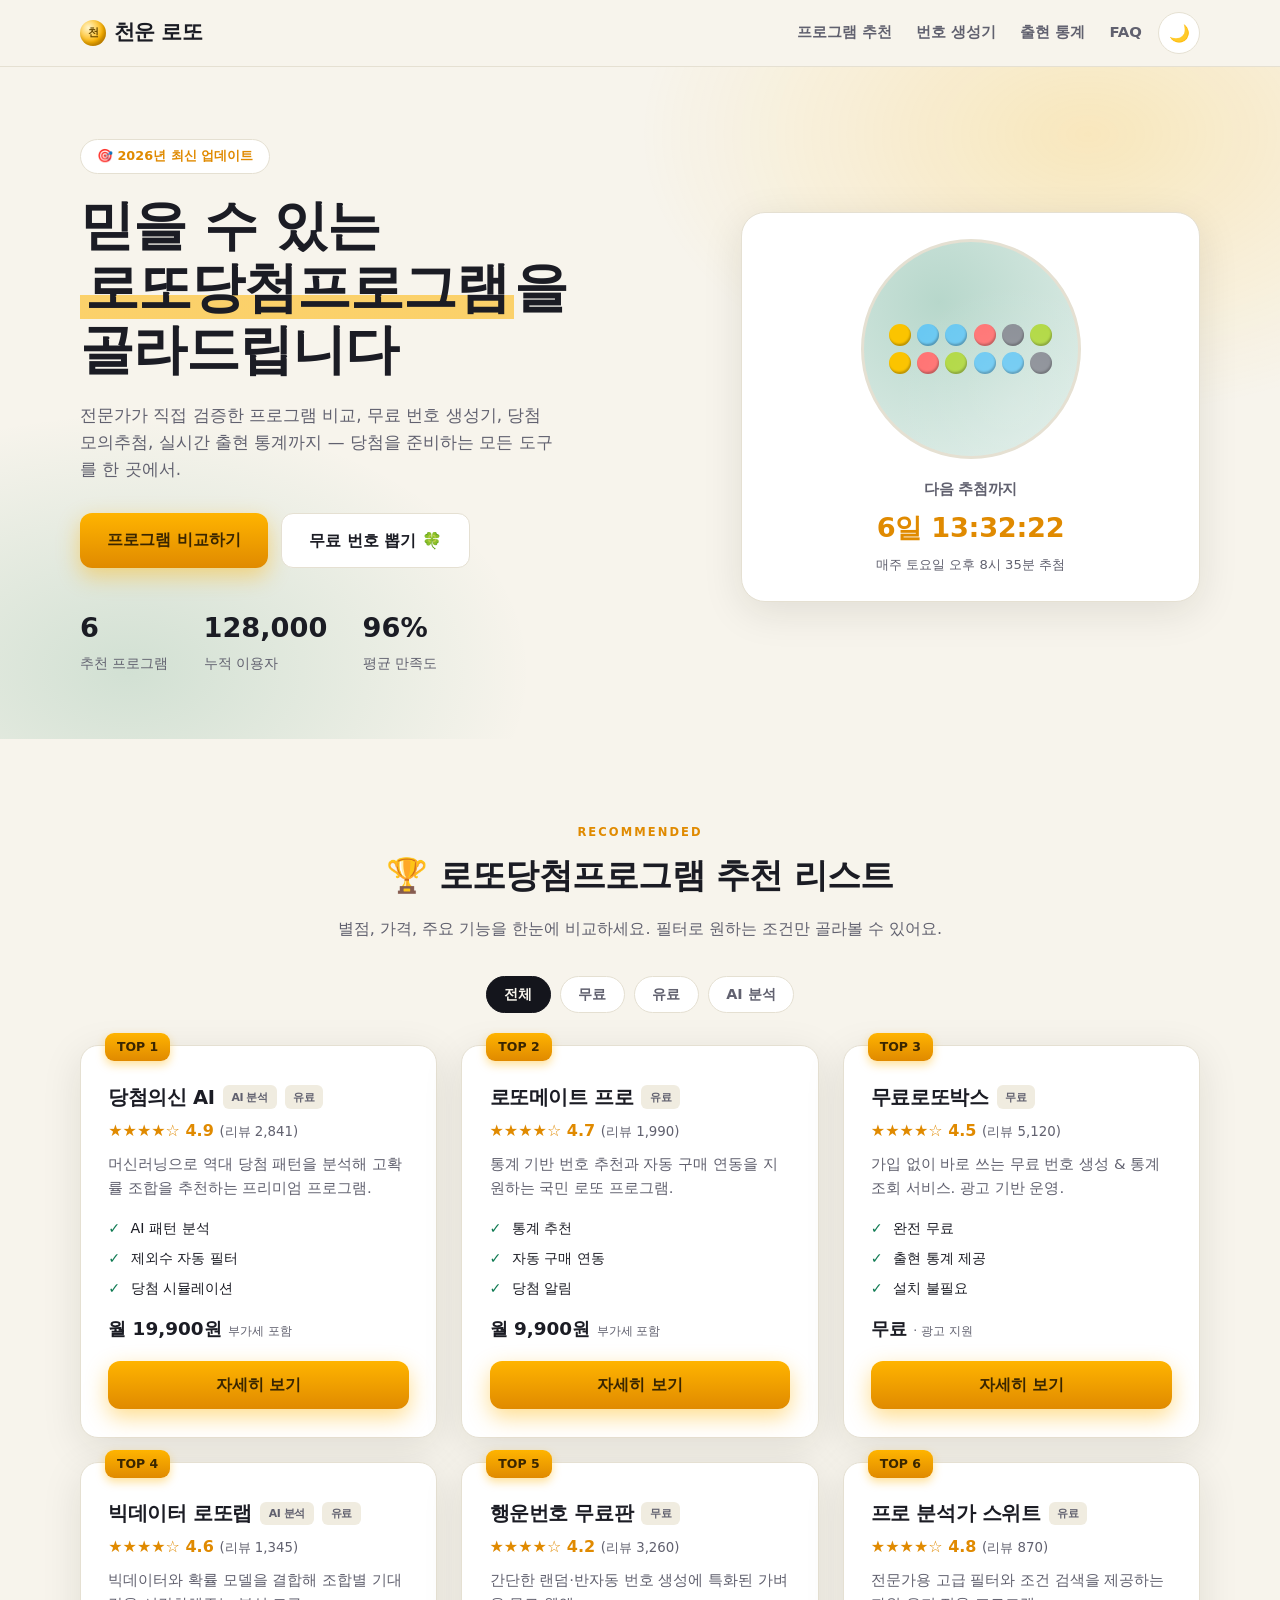
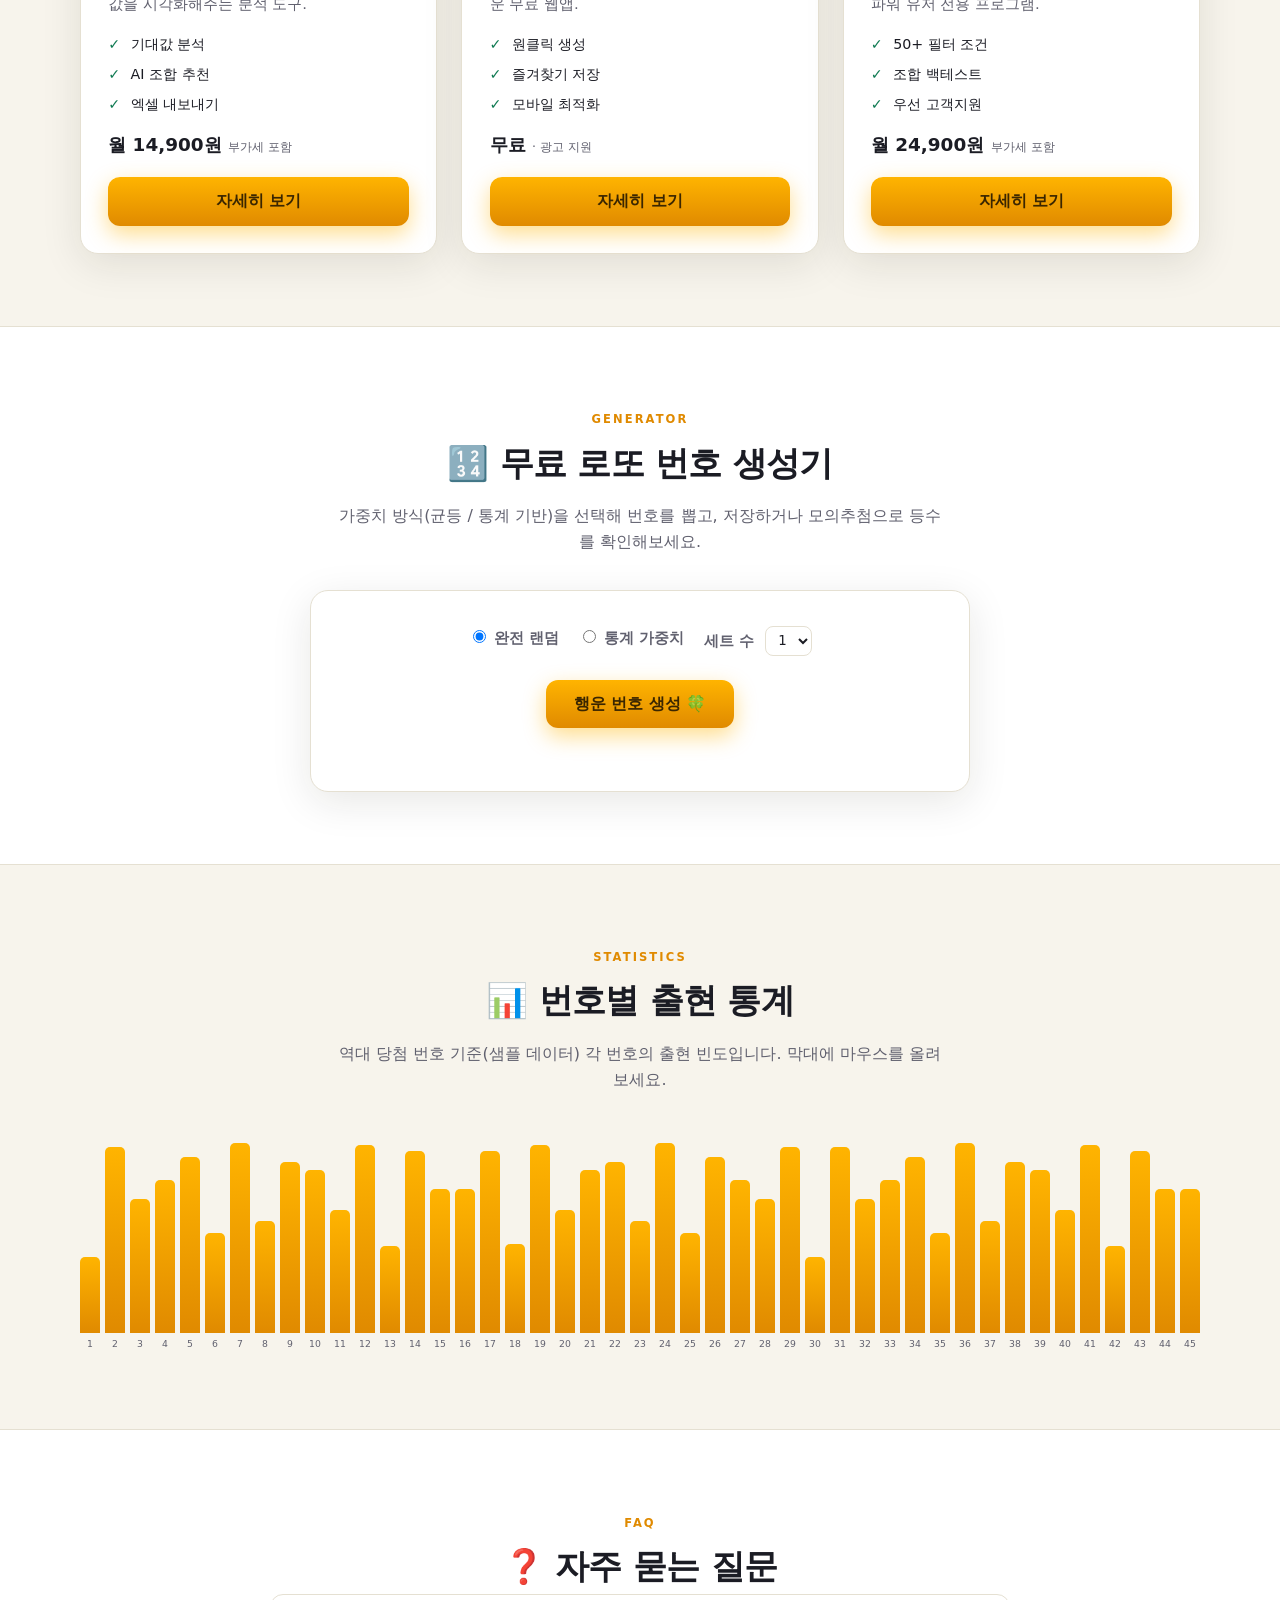
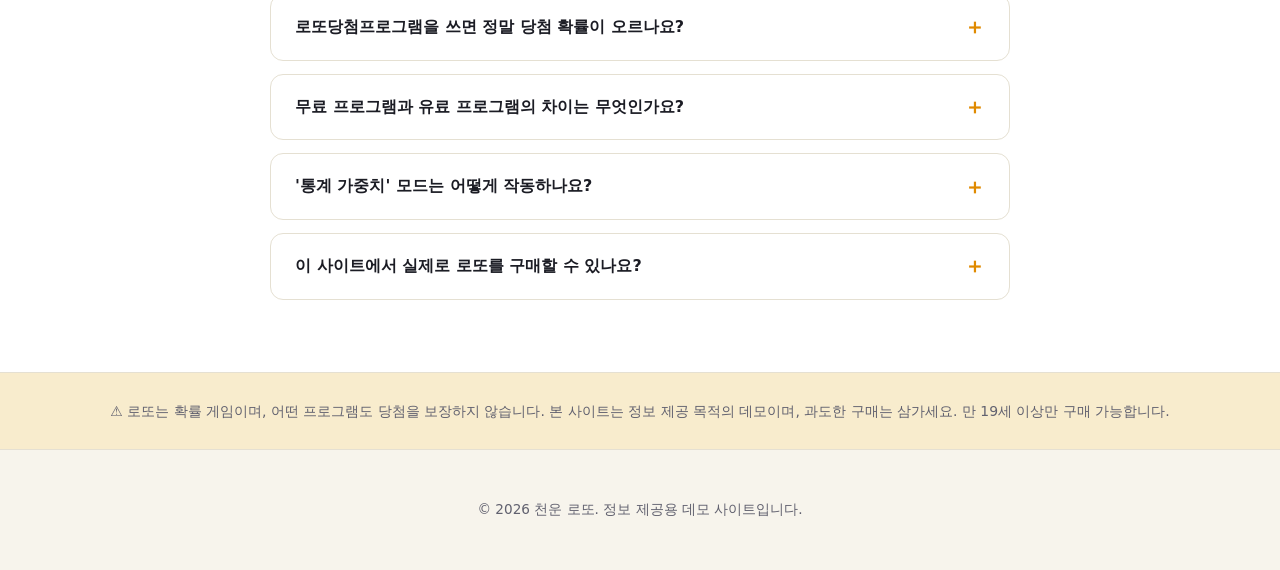
==== index.html @ 9b211818 "천운 로또: 디자인 리뉴얼 + 카운트다운·모의추첨·저장함 기능 추가 Co-Authored-By: Claude Opus 4.8 (1M context) <noreply@anthropi" ====
<!DOCTYPE html>
<html lang="ko">
<head>
  <meta charset="UTF-8" />
  <meta name="viewport" content="width=device-width, initial-scale=1.0" />
  <title>천운 로또 · 로또당첨프로그램 추천</title>
  <meta name="description" content="검증된 로또당첨프로그램을 비교·추천하고, 무료 로또 번호 생성기·당첨 모의추첨·번호별 출현 통계를 제공하는 천운 로또입니다." />
  <link rel="stylesheet" href="style.css" />
</head>
<body>
  <header class="site-header">
    <div class="container header-inner">
      <a href="#top" class="logo"><span class="dot">천</span> 천운 로또</a>
      <nav class="nav">
        <a href="#programs">프로그램 추천</a>
        <a href="#generator">번호 생성기</a>
        <a href="#stats">출현 통계</a>
        <a href="#faq">FAQ</a>
      </nav>
      <button id="themeToggle" class="theme-toggle" aria-label="테마 전환">🌙</button>
    </div>
  </header>

  <section class="hero" id="top">
    <div class="container">
      <div>
        <span class="badge">🎯 2026년 최신 업데이트</span>
        <h1>믿을 수 있는<br /><span class="u">로또당첨프로그램</span>을<br />골라드립니다</h1>
        <p class="hero-sub">전문가가 직접 검증한 프로그램 비교, 무료 번호 생성기, 당첨 모의추첨, 실시간 출현 통계까지 — 당첨을 준비하는 모든 도구를 한 곳에서.</p>
        <div class="hero-actions">
          <a href="#programs" class="btn btn-primary">프로그램 비교하기</a>
          <a href="#generator" class="btn btn-ghost">무료 번호 뽑기 🍀</a>
        </div>
        <div class="hero-stats">
          <div><strong id="statPrograms">0</strong><span>추천 프로그램</span></div>
          <div><strong id="statUsers">0</strong><span>누적 이용자</span></div>
          <div><strong id="statRate">0%</strong><span>평균 만족도</span></div>
        </div>
      </div>
      <div class="draw-machine">
        <div class="drum"><div class="mini-balls" id="miniBalls"></div></div>
        <h3>다음 추첨까지</h3>
        <div class="countdown" id="countdown">계산 중…</div>
        <p>매주 토요일 오후 8시 35분 추첨</p>
      </div>
    </div>
  </section>

  <section id="programs" class="section">
    <div class="container">
      <p class="eyebrow">Recommended</p>
      <h2 class="section-title">🏆 로또당첨프로그램 추천 리스트</h2>
      <p class="section-desc">별점, 가격, 주요 기능을 한눈에 비교하세요. 필터로 원하는 조건만 골라볼 수 있어요.</p>
      <div class="filters">
        <button class="chip active" data-filter="all">전체</button>
        <button class="chip" data-filter="free">무료</button>
        <button class="chip" data-filter="paid">유료</button>
        <button class="chip" data-filter="ai">AI 분석</button>
      </div>
      <div id="programGrid" class="program-grid"></div>
    </div>
  </section>

  <section id="generator" class="section section-alt">
    <div class="container">
      <p class="eyebrow">Generator</p>
      <h2 class="section-title">🔢 무료 로또 번호 생성기</h2>
      <p class="section-desc">가중치 방식(균등 / 통계 기반)을 선택해 번호를 뽑고, 저장하거나 모의추첨으로 등수를 확인해보세요.</p>
      <div class="generator-card">
        <div class="gen-options">
          <label><input type="radio" name="genMode" value="random" checked /> 완전 랜덤</label>
          <label><input type="radio" name="genMode" value="stats" /> 통계 가중치</label>
          <label>세트 수
            <select id="genCount"><option>1</option><option>3</option><option>5</option></select>
          </label>
        </div>
        <button id="genBtn" class="btn btn-primary">행운 번호 생성 🍀</button>
        <div id="genResult" class="gen-result"></div>
      </div>

      <div class="saved-box" id="savedBox" hidden>
        <div class="saved-head">
          <h3>⭐ 내 번호 저장함 <span id="savedCount" class="pill">0</span></h3>
          <button id="clearSaved" class="link-btn">전체 삭제</button>
        </div>
        <div id="savedList" class="saved-list"></div>
      </div>
    </div>
  </section>

  <section id="stats" class="section">
    <div class="container">
      <p class="eyebrow">Statistics</p>
      <h2 class="section-title">📊 번호별 출현 통계</h2>
      <p class="section-desc">역대 당첨 번호 기준(샘플 데이터) 각 번호의 출현 빈도입니다. 막대에 마우스를 올려보세요.</p>
      <div class="chart-scroll"><div id="statChart" class="stat-chart"></div></div>
    </div>
  </section>

  <section id="faq" class="section section-alt">
    <div class="container">
      <p class="eyebrow">FAQ</p>
      <h2 class="section-title">❓ 자주 묻는 질문</h2>
      <div class="faq-list" id="faqList"></div>
    </div>
  </section>

  <section class="notice">
    <div class="container">
      <p>⚠️ 로또는 확률 게임이며, 어떤 프로그램도 당첨을 보장하지 않습니다. 본 사이트는 정보 제공 목적의 데모이며, 과도한 구매는 삼가세요. 만 19세 이상만 구매 가능합니다.</p>
    </div>
  </section>

  <footer class="site-footer">
    <div class="container"><p>© 2026 천운 로또. 정보 제공용 데모 사이트입니다.</p></div>
  </footer>

  <!-- 모의추첨 모달 -->
  <div class="modal" id="simModal" hidden>
    <div class="modal-backdrop" data-close></div>
    <div class="modal-card" role="dialog" aria-modal="true" aria-labelledby="simTitle">
      <button class="modal-close" data-close aria-label="닫기">✕</button>
      <h3 id="simTitle">🎰 당첨 모의추첨</h3>
      <p class="modal-sub">내 번호와 이번 가상 추첨 결과를 비교합니다.</p>
      <div class="sim-row"><span class="sim-label">내 번호</span><div class="ball-set" id="simMine"></div></div>
      <div class="sim-row"><span class="sim-label">당첨 번호</span><div class="ball-set" id="simWin"></div></div>
      <div class="sim-result" id="simResult"></div>
    </div>
  </div>

  <script src="script.js"></script>
</body>
</html>
---- style.css ----
:root {
  --ink: #14151c;
  --paper: #f7f4ec;
  --surface: #ffffff;
  --surface-2: #f0ece0;
  --text: #1b1c24;
  --text-soft: #61616f;
  --border: #e5e0d2;
  --gold: #ffb400;
  --gold-deep: #e08a00;
  --felt: #0f7a52;
  --shadow: 0 10px 40px rgba(30, 26, 10, 0.10);
  --radius: 18px;
}
@media (prefers-color-scheme: dark) {
  :root {
    --paper: #0e0f16; --surface: #171923; --surface-2: #1e2130;
    --text: #f2f1ea; --text-soft: #9ba0b5; --border: #282b3a;
    --shadow: 0 10px 40px rgba(0, 0, 0, 0.45);
  }
}
:root[data-theme="dark"] {
  --paper: #0e0f16; --surface: #171923; --surface-2: #1e2130;
  --text: #f2f1ea; --text-soft: #9ba0b5; --border: #282b3a;
  --shadow: 0 10px 40px rgba(0, 0, 0, 0.45);
}
:root[data-theme="light"] {
  --paper: #f7f4ec; --surface: #ffffff; --surface-2: #f0ece0;
  --text: #1b1c24; --text-soft: #61616f; --border: #e5e0d2;
  --shadow: 0 10px 40px rgba(30, 26, 10, 0.10);
}

* { box-sizing: border-box; }
body {
  margin: 0;
  font-family: "Pretendard", "Apple SD Gothic Neo", "Malgun Gothic", system-ui, -apple-system, sans-serif;
  background: var(--paper); color: var(--text); line-height: 1.6; -webkit-font-smoothing: antialiased;
}
.container { width: min(1120px, 92%); margin: 0 auto; }
a { color: inherit; text-decoration: none; }
h1, h2, h3 { text-wrap: balance; letter-spacing: -0.02em; }

.site-header {
  position: sticky; top: 0; z-index: 50;
  background: color-mix(in srgb, var(--paper) 82%, transparent);
  backdrop-filter: blur(14px); border-bottom: 1px solid var(--border);
}
.header-inner { display: flex; align-items: center; gap: 1rem; height: 66px; }
.logo { font-weight: 800; font-size: 1.3rem; letter-spacing: -0.03em; display: flex; align-items: center; gap: .5rem; }
.logo .dot { width: 26px; height: 26px; border-radius: 50%; background: radial-gradient(circle at 32% 30%, #fff5cc, var(--gold) 60%, var(--gold-deep)); box-shadow: inset -2px -3px 4px rgba(0,0,0,.25); display: grid; place-items: center; font-size: .68rem; color: #6b4b00; font-weight: 900; }
.nav { display: flex; gap: 1.5rem; margin-left: auto; }
.nav a { color: var(--text-soft); font-weight: 600; font-size: .93rem; transition: color .2s; }
.nav a:hover { color: var(--gold-deep); }
.theme-toggle { background: var(--surface); border: 1px solid var(--border); width: 42px; height: 42px; border-radius: 50%; cursor: pointer; font-size: 1.05rem; display: grid; place-items: center; }
.theme-toggle:focus-visible, a:focus-visible, button:focus-visible { outline: 3px solid var(--gold); outline-offset: 2px; }

.hero { padding: 4.5rem 0 4rem; position: relative; overflow: hidden; }
.hero::before {
  content: ""; position: absolute; inset: 0;
  background:
    radial-gradient(50% 60% at 85% 10%, color-mix(in srgb, var(--gold) 20%, transparent), transparent 70%),
    radial-gradient(45% 55% at 10% 90%, color-mix(in srgb, var(--felt) 16%, transparent), transparent 70%);
  pointer-events: none;
}
.hero .container { position: relative; display: grid; grid-template-columns: 1.15fr .85fr; gap: 2.5rem; align-items: center; }
.badge { display: inline-flex; align-items: center; gap: .4rem; background: var(--surface); color: var(--gold-deep); padding: .4rem 1rem; border-radius: 999px; font-size: .8rem; font-weight: 800; border: 1px solid var(--border); margin-bottom: 1.3rem; }
.hero h1 { font-size: clamp(2.1rem, 4.8vw, 3.4rem); line-height: 1.14; font-weight: 800; margin: 0; }
.hero h1 .u { background: linear-gradient(transparent 62%, color-mix(in srgb, var(--gold) 55%, transparent) 0); padding: 0 .1em; }
.hero-sub { color: var(--text-soft); margin: 1.3rem 0 1.9rem; max-width: 30rem; font-size: 1.05rem; }
.hero-actions { display: flex; gap: .8rem; flex-wrap: wrap; }

.btn { padding: .85rem 1.7rem; border-radius: 12px; font-weight: 800; cursor: pointer; border: none; font-size: 1rem; transition: transform .15s, box-shadow .2s, filter .2s; display: inline-block; font-family: inherit; }
.btn:active { transform: translateY(1px) scale(.99); }
.btn-primary { background: linear-gradient(180deg, var(--gold), var(--gold-deep)); color: #3a2600; box-shadow: 0 8px 22px color-mix(in srgb, var(--gold) 45%, transparent); }
.btn-primary:hover { filter: brightness(1.05); }
.btn-ghost { background: var(--surface); color: var(--text); border: 1px solid var(--border); }

.hero-stats { display: flex; gap: 2.2rem; margin-top: 2.4rem; flex-wrap: wrap; }
.hero-stats strong { display: block; font-size: 1.7rem; font-weight: 800; color: var(--text); font-variant-numeric: tabular-nums; }
.hero-stats span { color: var(--text-soft); font-size: .85rem; }

.draw-machine { background: var(--surface); border: 1px solid var(--border); border-radius: 24px; padding: 1.6rem; box-shadow: var(--shadow); text-align: center; }
.draw-machine .drum { aspect-ratio: 1; border-radius: 50%; margin: 0 auto 1.1rem; max-width: 220px; background: radial-gradient(circle at 35% 28%, color-mix(in srgb, var(--felt) 30%, var(--surface)), color-mix(in srgb, var(--felt) 12%, var(--surface))); border: 3px solid var(--border); position: relative; overflow: hidden; display: grid; place-items: center; }
.draw-machine .drum::after { content: ""; position: absolute; inset: 0; background: radial-gradient(circle at 70% 75%, rgba(255,255,255,.14), transparent 55%); }
.mini-balls { display: flex; gap: .4rem; flex-wrap: wrap; justify-content: center; max-width: 78%; }
.mini-balls .mb { width: 22px; height: 22px; border-radius: 50%; box-shadow: inset -1px -2px 2px rgba(0,0,0,.25); animation: jiggle 2.4s ease-in-out infinite; }
@keyframes jiggle { 0%,100% { transform: translateY(0) } 50% { transform: translateY(-6px) } }
.draw-machine h3 { margin: 0 0 .3rem; font-size: .95rem; color: var(--text-soft); font-weight: 700; }
.countdown { font-size: 1.7rem; font-weight: 800; color: var(--gold-deep); font-variant-numeric: tabular-nums; letter-spacing: -0.01em; }
.draw-machine p { margin: .3rem 0 0; color: var(--text-soft); font-size: .82rem; }

.section { padding: 4.5rem 0; }
.section-alt { background: var(--surface); border-top: 1px solid var(--border); border-bottom: 1px solid var(--border); }
.eyebrow { text-align: center; text-transform: uppercase; letter-spacing: .18em; font-size: .72rem; font-weight: 800; color: var(--gold-deep); margin-bottom: .5rem; }
.section-title { font-size: clamp(1.6rem, 3vw, 2.1rem); font-weight: 800; text-align: center; margin: 0; }
.section-desc { text-align: center; color: var(--text-soft); margin: .8rem auto 2.2rem; max-width: 38rem; }

.filters { display: flex; gap: .55rem; justify-content: center; flex-wrap: wrap; margin-bottom: 2rem; }
.chip { padding: .5rem 1.1rem; border-radius: 999px; border: 1px solid var(--border); background: var(--surface); color: var(--text-soft); cursor: pointer; font-weight: 700; transition: all .2s; font-family: inherit; font-size: .9rem; }
.chip.active, .chip:hover { background: var(--ink); color: var(--paper); border-color: var(--ink); }

.program-grid { display: grid; grid-template-columns: repeat(auto-fill, minmax(310px, 1fr)); gap: 1.5rem; }
.card { background: var(--surface); border: 1px solid var(--border); border-radius: var(--radius); padding: 1.7rem; box-shadow: var(--shadow); position: relative; transition: transform .2s; }
.card:hover { transform: translateY(-5px); }
.card .rank { position: absolute; top: -13px; left: 1.5rem; background: linear-gradient(180deg, var(--gold), var(--gold-deep)); color: #3a2600; font-weight: 900; padding: .25rem .75rem; border-radius: 9px; font-size: .78rem; box-shadow: 0 4px 10px color-mix(in srgb, var(--gold) 40%, transparent); }
.card h3 { font-size: 1.22rem; margin: .5rem 0 .3rem; display: flex; align-items: center; gap: .5rem; flex-wrap: wrap; }
.card .tag { font-size: .68rem; background: var(--surface-2); color: var(--text-soft); padding: .2rem .55rem; border-radius: 6px; font-weight: 700; }
.card .stars { color: var(--gold-deep); font-weight: 800; margin: .3rem 0; font-variant-numeric: tabular-nums; }
.card .stars small { color: var(--text-soft); font-weight: 500; }
.card .desc { color: var(--text-soft); font-size: .93rem; margin: .6rem 0; min-height: 3.2rem; }
.card ul { list-style: none; margin: .6rem 0; padding: 0; }
.card li { font-size: .89rem; padding: .22rem 0 .22rem 1.4rem; position: relative; }
.card li::before { content: "✓"; position: absolute; left: 0; color: var(--felt); font-weight: 900; }
.card .price { font-weight: 800; font-size: 1.15rem; margin: .7rem 0; font-variant-numeric: tabular-nums; }
.card .price small { color: var(--text-soft); font-weight: 500; font-size: .78rem; }
.card .btn { width: 100%; text-align: center; margin-top: .4rem; }

.generator-card { background: var(--surface); border: 1px solid var(--border); border-radius: var(--radius); padding: 2.2rem; box-shadow: var(--shadow); max-width: 660px; margin: 0 auto; text-align: center; }
.gen-options { display: flex; gap: 1.2rem; justify-content: center; flex-wrap: wrap; margin-bottom: 1.5rem; color: var(--text-soft); font-weight: 700; font-size: .92rem; }
.gen-options label { cursor: pointer; }
.gen-options select { margin-left: .4rem; padding: .35rem .5rem; border-radius: 8px; border: 1px solid var(--border); background: var(--surface); color: var(--text); font-family: inherit; }
.gen-result { margin-top: 1.7rem; display: flex; flex-direction: column; gap: 1.1rem; align-items: center; }
.gen-line { display: flex; gap: .7rem; align-items: center; flex-wrap: wrap; justify-content: center; }
.ball-set { display: flex; gap: .5rem; flex-wrap: wrap; justify-content: center; }
.ball {
  width: 46px; height: 46px; border-radius: 50%; display: grid; place-items: center;
  font-weight: 800; color: #fff; font-size: 1.05rem; font-variant-numeric: tabular-nums;
  box-shadow: inset -2px -3px 5px rgba(0,0,0,.28), 0 4px 10px rgba(0,0,0,.18);
  animation: pop .45s cubic-bezier(.2,1.3,.4,1) backwards;
}
.ball.sm { width: 34px; height: 34px; font-size: .85rem; }
.ball.hit { outline: 3px solid var(--gold); outline-offset: 2px; }
@keyframes pop { from { transform: scale(.3) rotate(-20deg); opacity: 0; } to { transform: scale(1) rotate(0); opacity: 1; } }
.mini-actions { display: flex; gap: .35rem; }
.icon-btn { border: 1px solid var(--border); background: var(--surface); color: var(--text); border-radius: 9px; padding: .45rem .6rem; cursor: pointer; font-size: .85rem; font-weight: 700; font-family: inherit; white-space: nowrap; transition: background .2s, color .2s; }
.icon-btn:hover { background: var(--ink); color: var(--paper); }

.saved-box { max-width: 660px; margin: 1.6rem auto 0; background: var(--surface); border: 1px solid var(--border); border-radius: var(--radius); padding: 1.4rem 1.6rem; box-shadow: var(--shadow); }
.saved-head { display: flex; align-items: center; justify-content: space-between; margin-bottom: .8rem; }
.saved-head h3 { margin: 0; font-size: 1.05rem; display: flex; align-items: center; gap: .5rem; }
.pill { background: var(--gold); color: #3a2600; border-radius: 999px; padding: .05rem .5rem; font-size: .78rem; font-weight: 800; }
.link-btn { background: none; border: none; color: var(--text-soft); cursor: pointer; font-weight: 700; font-size: .85rem; font-family: inherit; text-decoration: underline; }
.saved-list { display: flex; flex-direction: column; gap: .7rem; }
.saved-item { display: flex; align-items: center; gap: .7rem; flex-wrap: wrap; justify-content: space-between; padding: .5rem 0; border-top: 1px solid var(--border); }
.saved-item:first-child { border-top: none; }

.stat-chart { display: grid; grid-template-columns: repeat(45, 1fr); gap: 5px; align-items: end; height: 230px; padding: 1rem 0 1.5rem; }
.bar { background: linear-gradient(180deg, var(--gold), var(--gold-deep)); border-radius: 5px 5px 0 0; position: relative; cursor: pointer; transition: filter .2s; min-height: 5px; }
.bar:hover { filter: brightness(1.12); }
.bar span { position: absolute; bottom: -18px; left: 0; right: 0; text-align: center; font-size: .58rem; color: var(--text-soft); }
.bar .tip { position: absolute; top: -32px; left: 50%; transform: translateX(-50%); background: var(--ink); color: var(--paper); padding: .25rem .55rem; border-radius: 7px; font-size: .72rem; white-space: nowrap; opacity: 0; pointer-events: none; transition: opacity .2s; z-index: 2; }
.bar:hover .tip { opacity: 1; }
.chart-scroll { overflow-x: auto; }
.chart-scroll .stat-chart { min-width: 620px; }

.faq-list { max-width: 740px; margin: 0 auto; display: flex; flex-direction: column; gap: .8rem; }
.faq-item { background: var(--surface); border: 1px solid var(--border); border-radius: 13px; overflow: hidden; }
.faq-q { padding: 1.15rem 1.5rem; font-weight: 700; cursor: pointer; display: flex; justify-content: space-between; align-items: center; gap: 1rem; background: none; border: none; width: 100%; text-align: left; font-family: inherit; font-size: 1rem; color: var(--text); }
.faq-q .icon { transition: transform .3s; color: var(--gold-deep); font-size: 1.3rem; flex-shrink: 0; }
.faq-item.open .faq-q .icon { transform: rotate(45deg); }
.faq-a { max-height: 0; overflow: hidden; transition: max-height .3s ease, padding .3s; color: var(--text-soft); padding: 0 1.5rem; }
.faq-item.open .faq-a { max-height: 220px; padding: 0 1.5rem 1.2rem; }

.notice { background: color-mix(in srgb, var(--gold) 13%, var(--paper)); padding: 1.7rem 0; }
.notice p { text-align: center; color: var(--text-soft); font-size: .87rem; margin: 0; }
.site-footer { padding: 2.2rem 0; text-align: center; color: var(--text-soft); font-size: .85rem; border-top: 1px solid var(--border); }

/* 모달 */
.modal { position: fixed; inset: 0; z-index: 100; display: grid; place-items: center; padding: 1rem; }
.modal[hidden] { display: none; }
.modal-backdrop { position: absolute; inset: 0; background: rgba(10, 10, 20, .55); backdrop-filter: blur(3px); }
.modal-card { position: relative; background: var(--surface); border: 1px solid var(--border); border-radius: 20px; padding: 2rem; max-width: 460px; width: 100%; box-shadow: var(--shadow); text-align: center; animation: pop .35s cubic-bezier(.2,1.3,.4,1); }
.modal-close { position: absolute; top: 1rem; right: 1rem; background: var(--surface-2); border: none; width: 34px; height: 34px; border-radius: 50%; cursor: pointer; font-size: .9rem; color: var(--text); }
.modal-card h3 { margin: 0 0 .3rem; font-size: 1.4rem; }
.modal-sub { color: var(--text-soft); font-size: .9rem; margin: 0 0 1.4rem; }
.sim-row { display: flex; align-items: center; gap: .8rem; margin: .8rem 0; justify-content: center; flex-wrap: wrap; }
.sim-label { font-size: .8rem; font-weight: 800; color: var(--text-soft); width: 68px; text-align: right; }
.sim-result { margin-top: 1.4rem; padding: 1rem; border-radius: 14px; background: var(--surface-2); font-weight: 800; font-size: 1.15rem; }
.sim-result .rank { font-size: 1.6rem; display: block; margin-bottom: .2rem; }
.sim-result.win .rank { color: var(--gold-deep); }

@media (prefers-reduced-motion: reduce) { * { animation: none !important; transition: none !important; } }
@media (max-width: 820px) { .hero .container { grid-template-columns: 1fr; } .draw-machine { max-width: 380px; margin: 0 auto; } }
@media (max-width: 640px) { .nav { display: none; } .hero-stats { gap: 1.4rem; } .sim-label { width: auto; text-align: center; } }
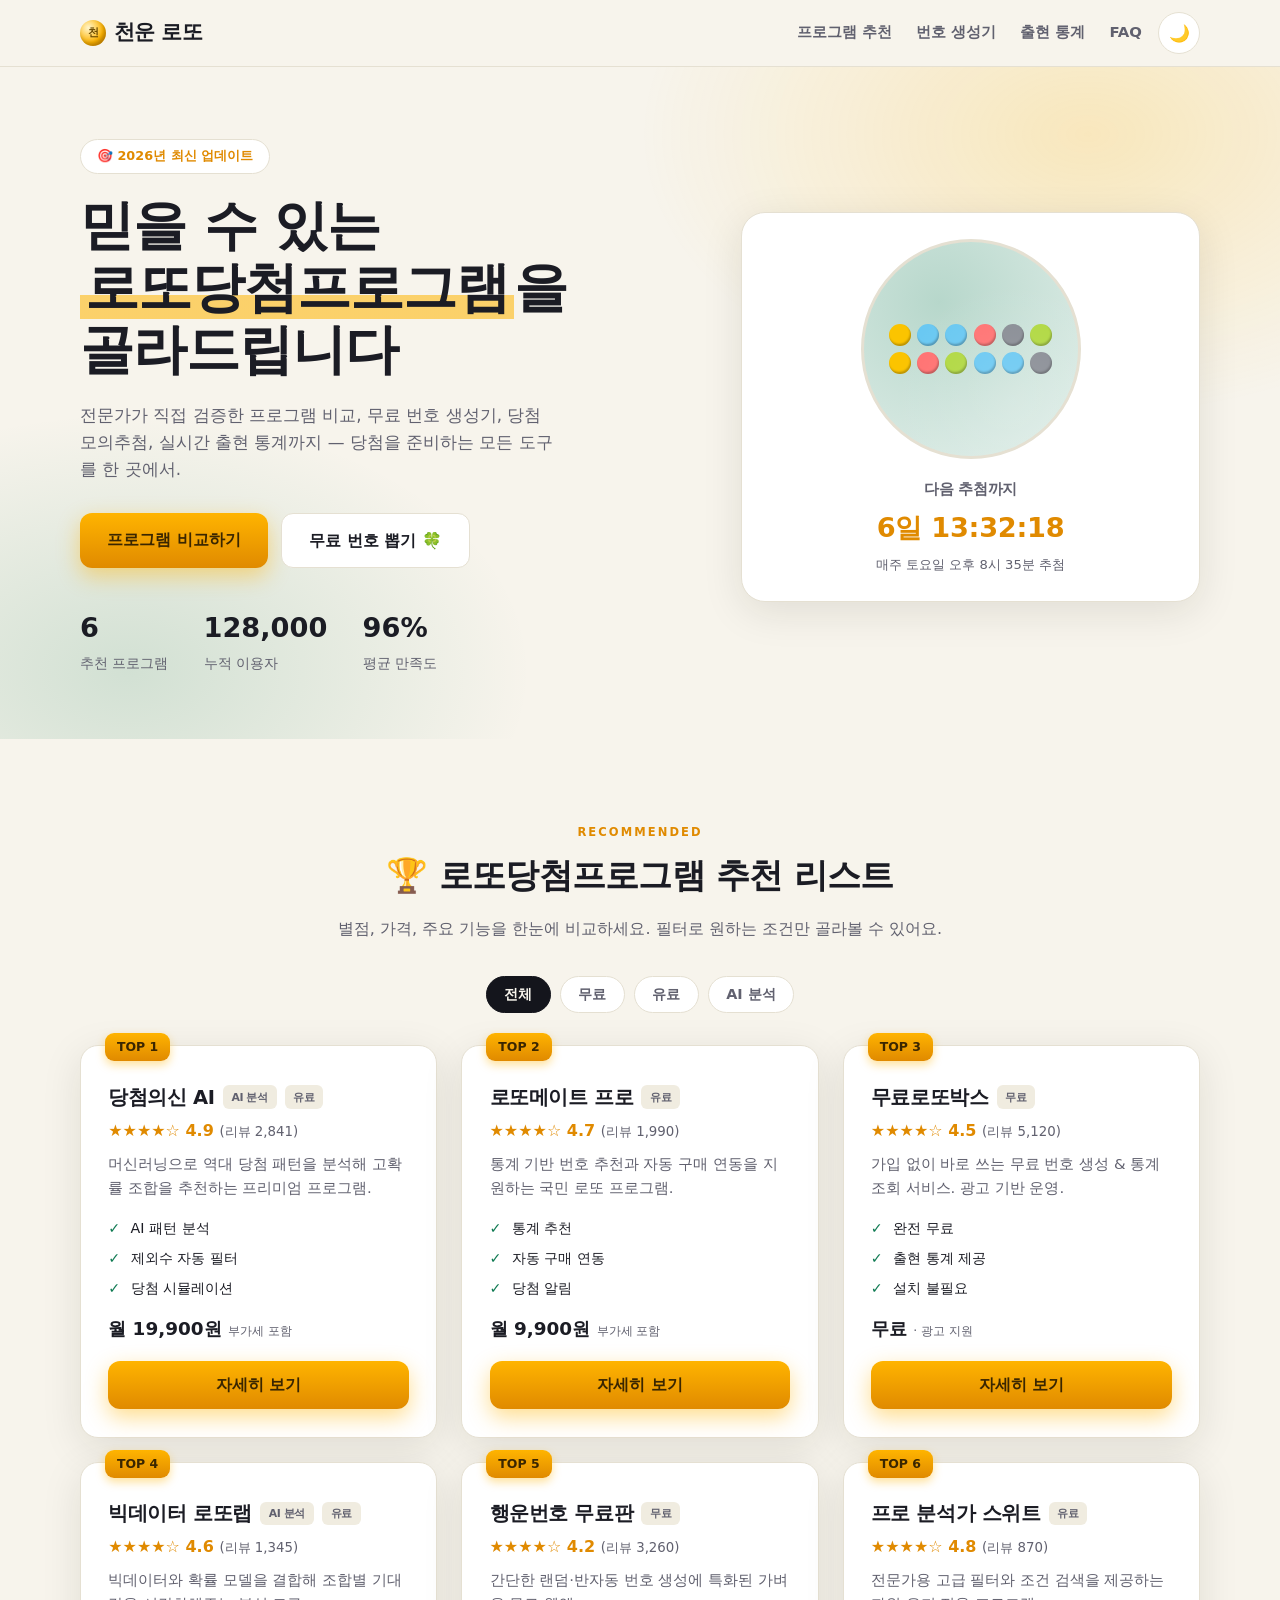
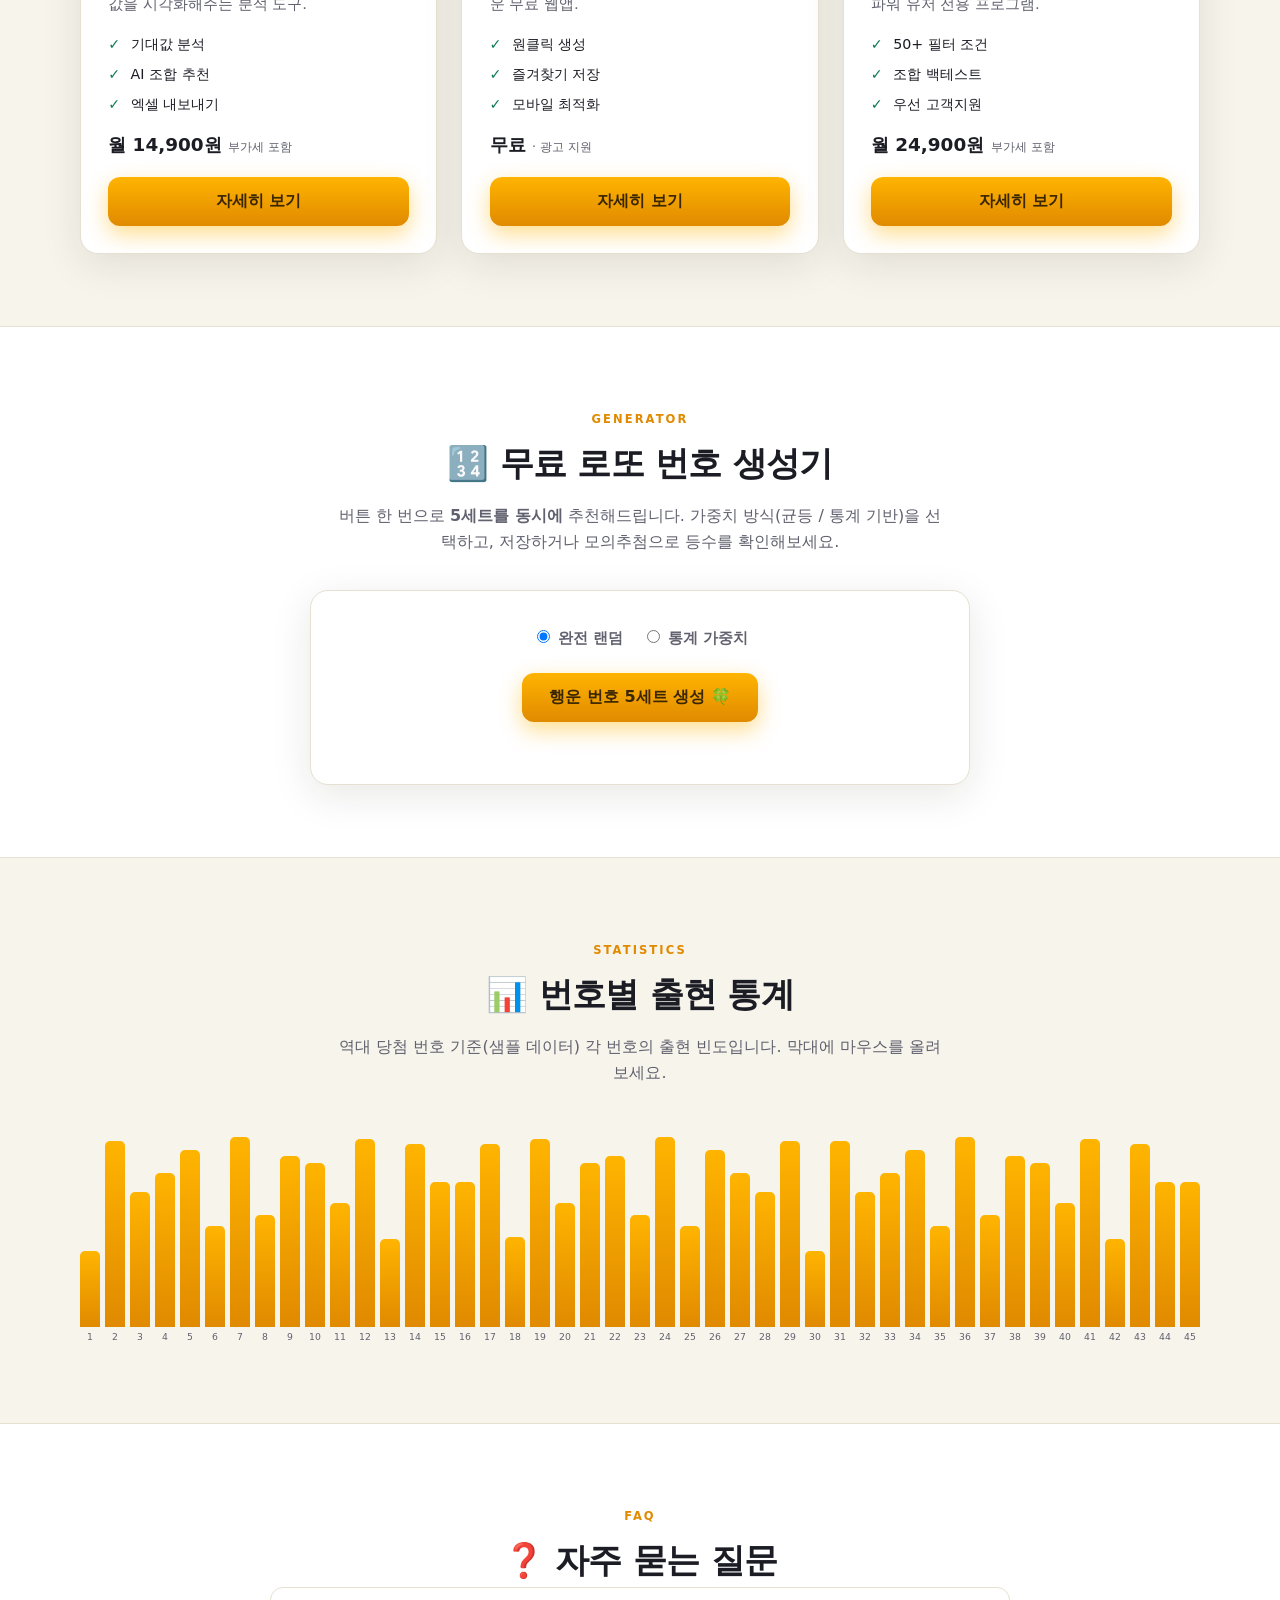
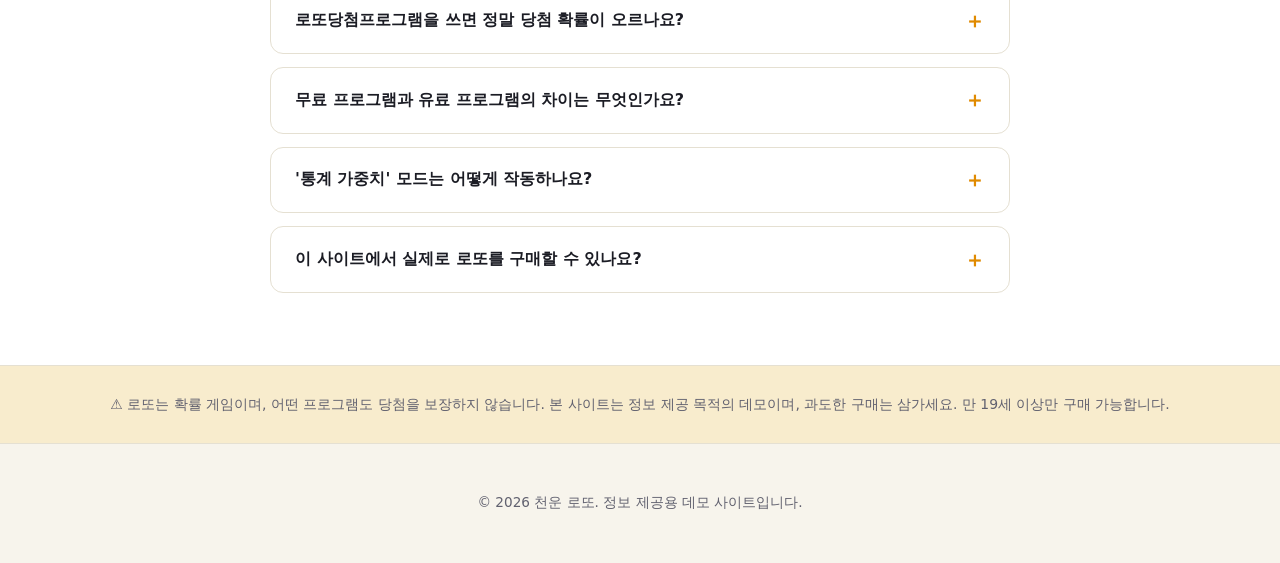
==== commit 94a301da: "번호 생성기: 한 번에 5세트 동시 생성 (A~E 라벨) Co-Authored-By: Claude Opus 4.8 (1M context) <noreply@anthropic.com>" ====
--- a/index.html
+++ b/index.html
@@ -65,16 +65,13 @@
     <div class="container">
       <p class="eyebrow">Generator</p>
       <h2 class="section-title">🔢 무료 로또 번호 생성기</h2>
-      <p class="section-desc">가중치 방식(균등 / 통계 기반)을 선택해 번호를 뽑고, 저장하거나 모의추첨으로 등수를 확인해보세요.</p>
+      <p class="section-desc">버튼 한 번으로 <strong>5세트를 동시에</strong> 추천해드립니다. 가중치 방식(균등 / 통계 기반)을 선택하고, 저장하거나 모의추첨으로 등수를 확인해보세요.</p>
       <div class="generator-card">
         <div class="gen-options">
           <label><input type="radio" name="genMode" value="random" checked /> 완전 랜덤</label>
           <label><input type="radio" name="genMode" value="stats" /> 통계 가중치</label>
-          <label>세트 수
-            <select id="genCount"><option>1</option><option>3</option><option>5</option></select>
-          </label>
         </div>
-        <button id="genBtn" class="btn btn-primary">행운 번호 생성 🍀</button>
+        <button id="genBtn" class="btn btn-primary">행운 번호 5세트 생성 🍀</button>
         <div id="genResult" class="gen-result"></div>
       </div>
 
--- a/style.css
+++ b/style.css
@@ -121,6 +121,7 @@
 .gen-options select { margin-left: .4rem; padding: .35rem .5rem; border-radius: 8px; border: 1px solid var(--border); background: var(--surface); color: var(--text); font-family: inherit; }
 .gen-result { margin-top: 1.7rem; display: flex; flex-direction: column; gap: 1.1rem; align-items: center; }
 .gen-line { display: flex; gap: .7rem; align-items: center; flex-wrap: wrap; justify-content: center; }
+.set-label { width: 26px; height: 26px; border-radius: 8px; background: var(--surface-2); color: var(--text-soft); font-weight: 800; font-size: .85rem; display: grid; place-items: center; flex-shrink: 0; }
 .ball-set { display: flex; gap: .5rem; flex-wrap: wrap; justify-content: center; }
 .ball {
   width: 46px; height: 46px; border-radius: 50%; display: grid; place-items: center;
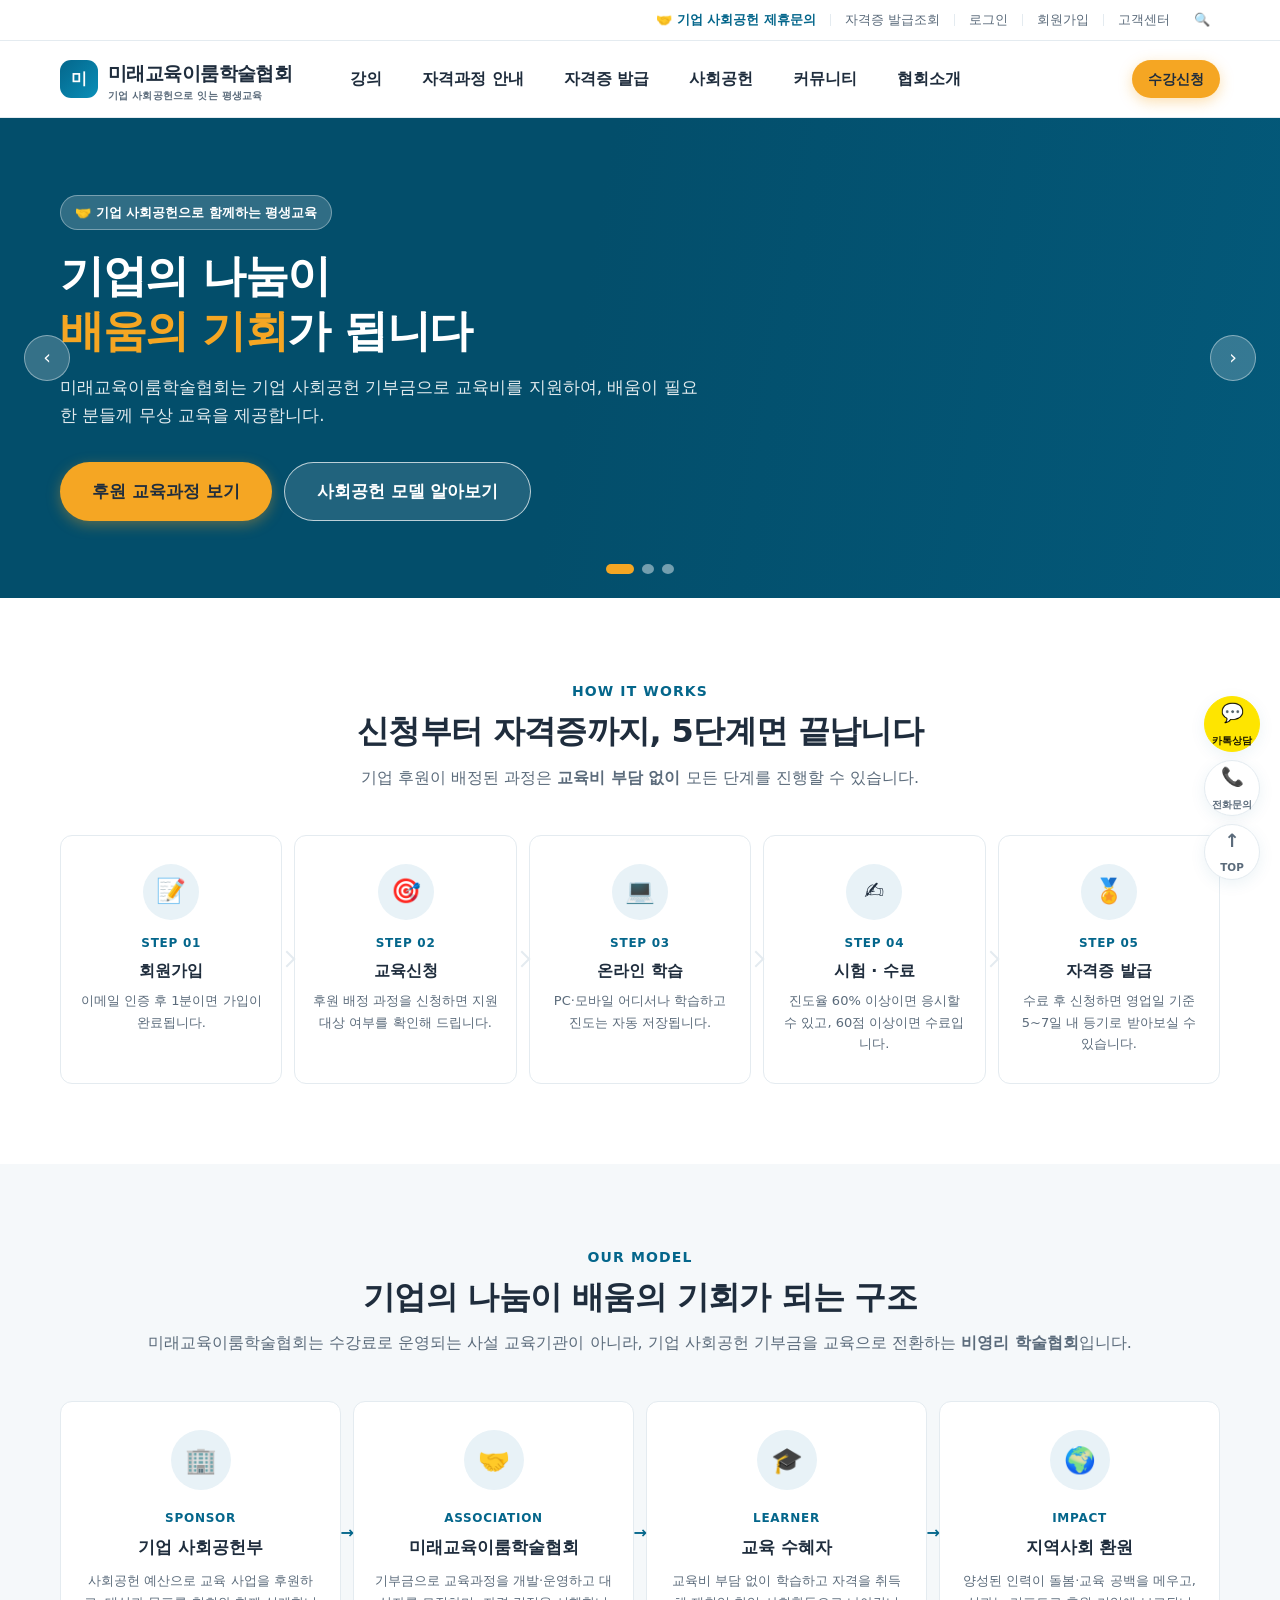
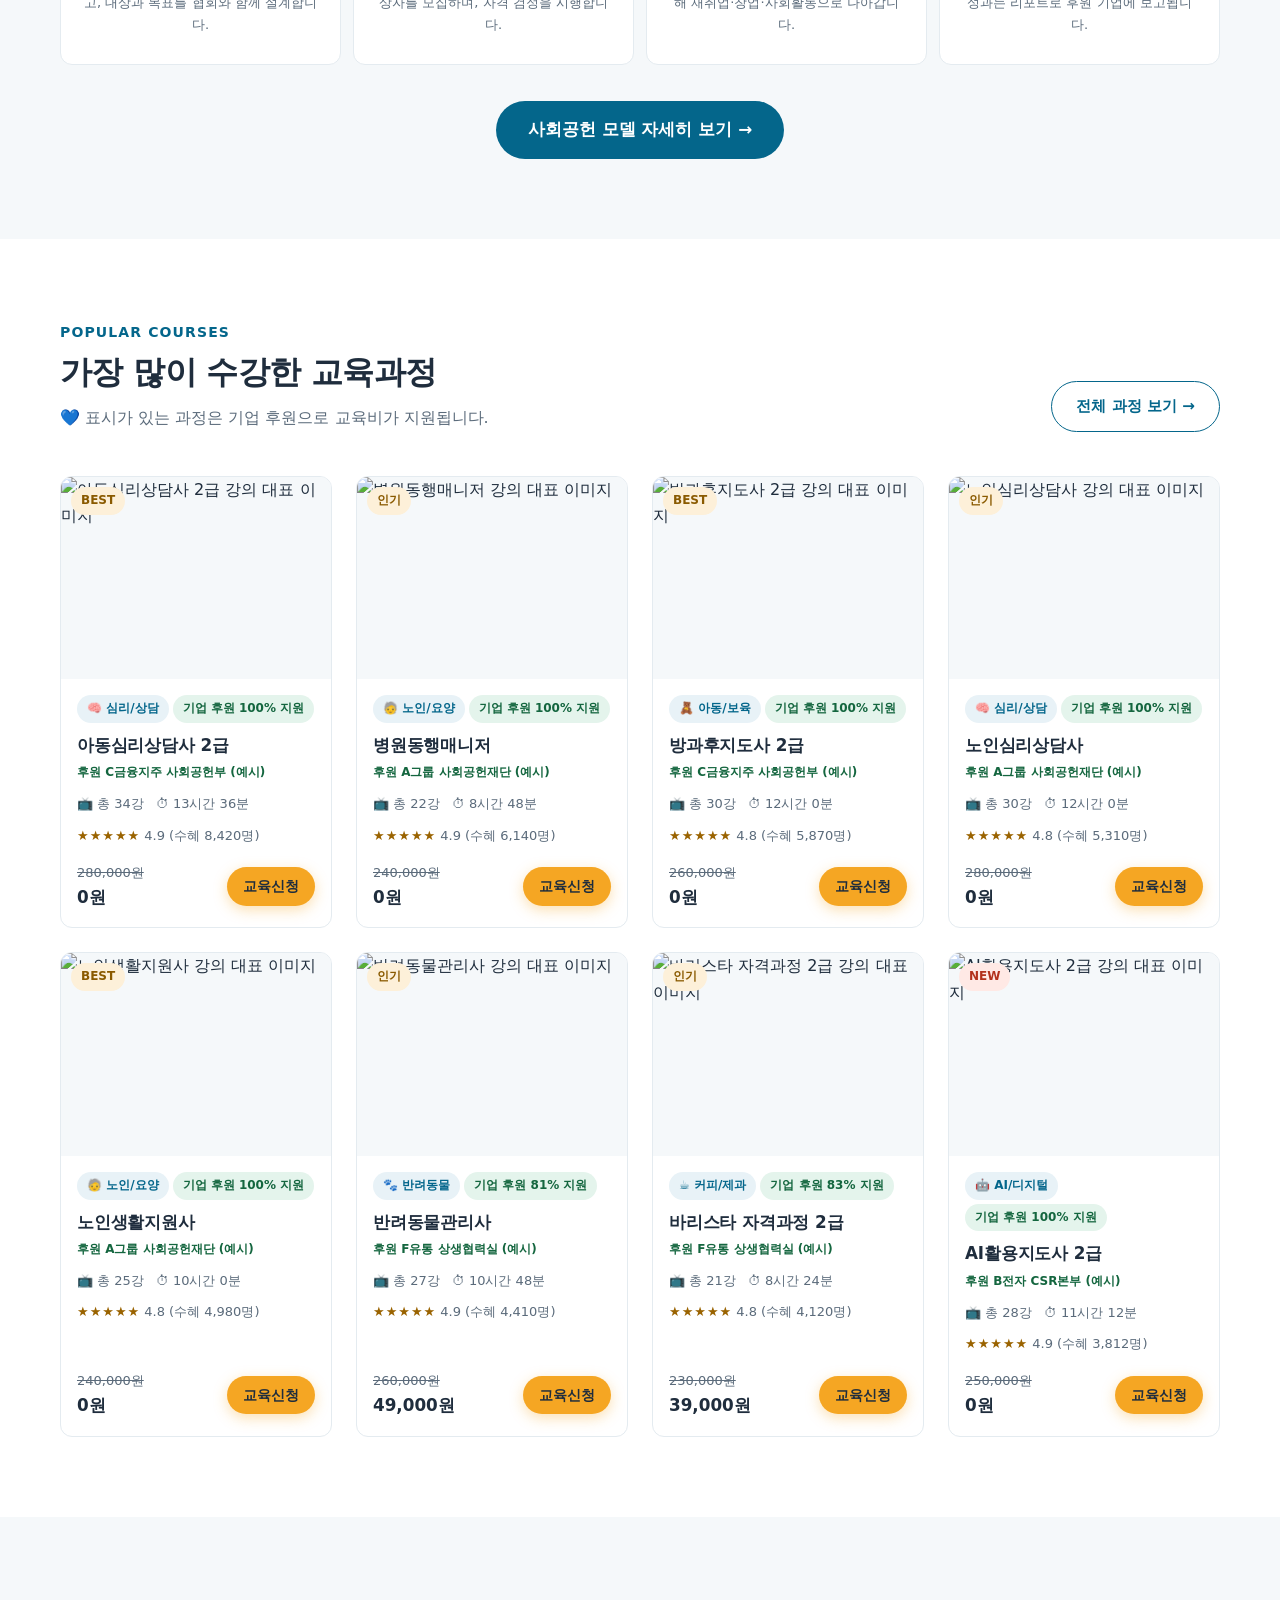
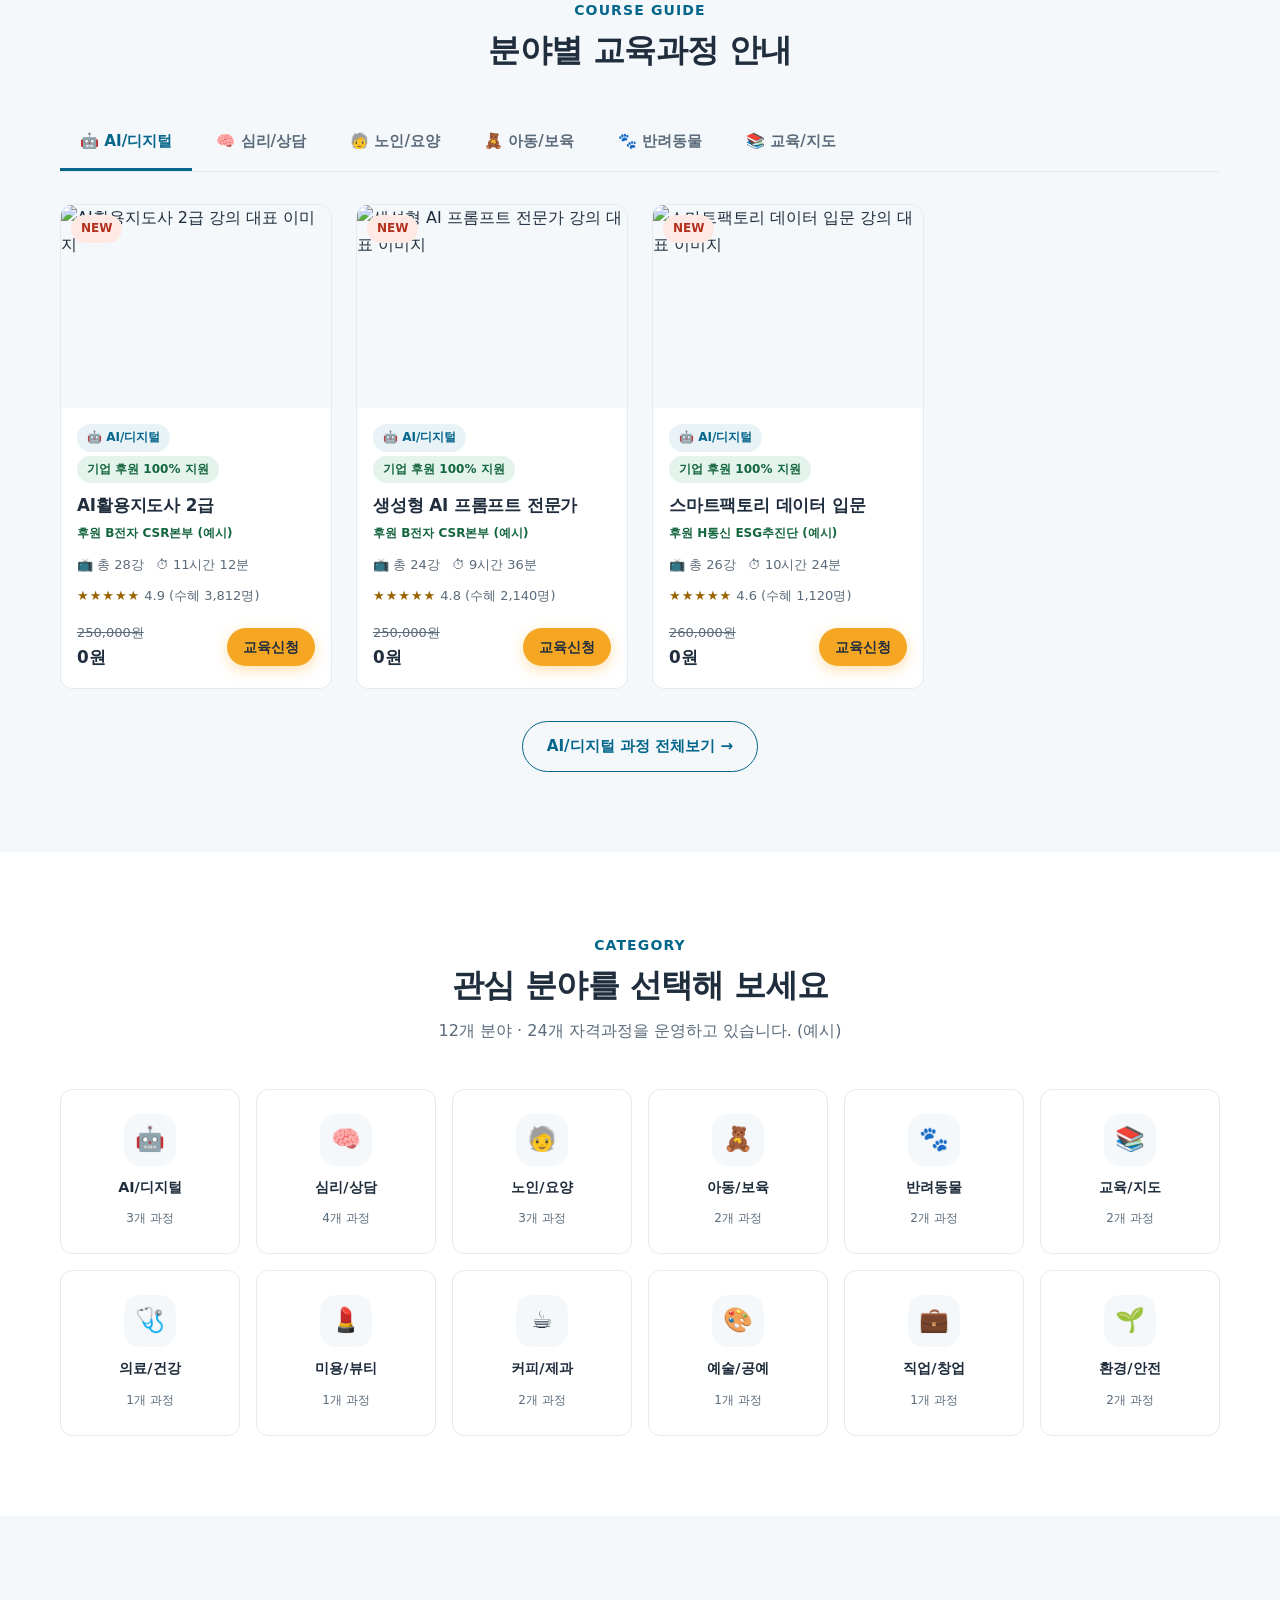
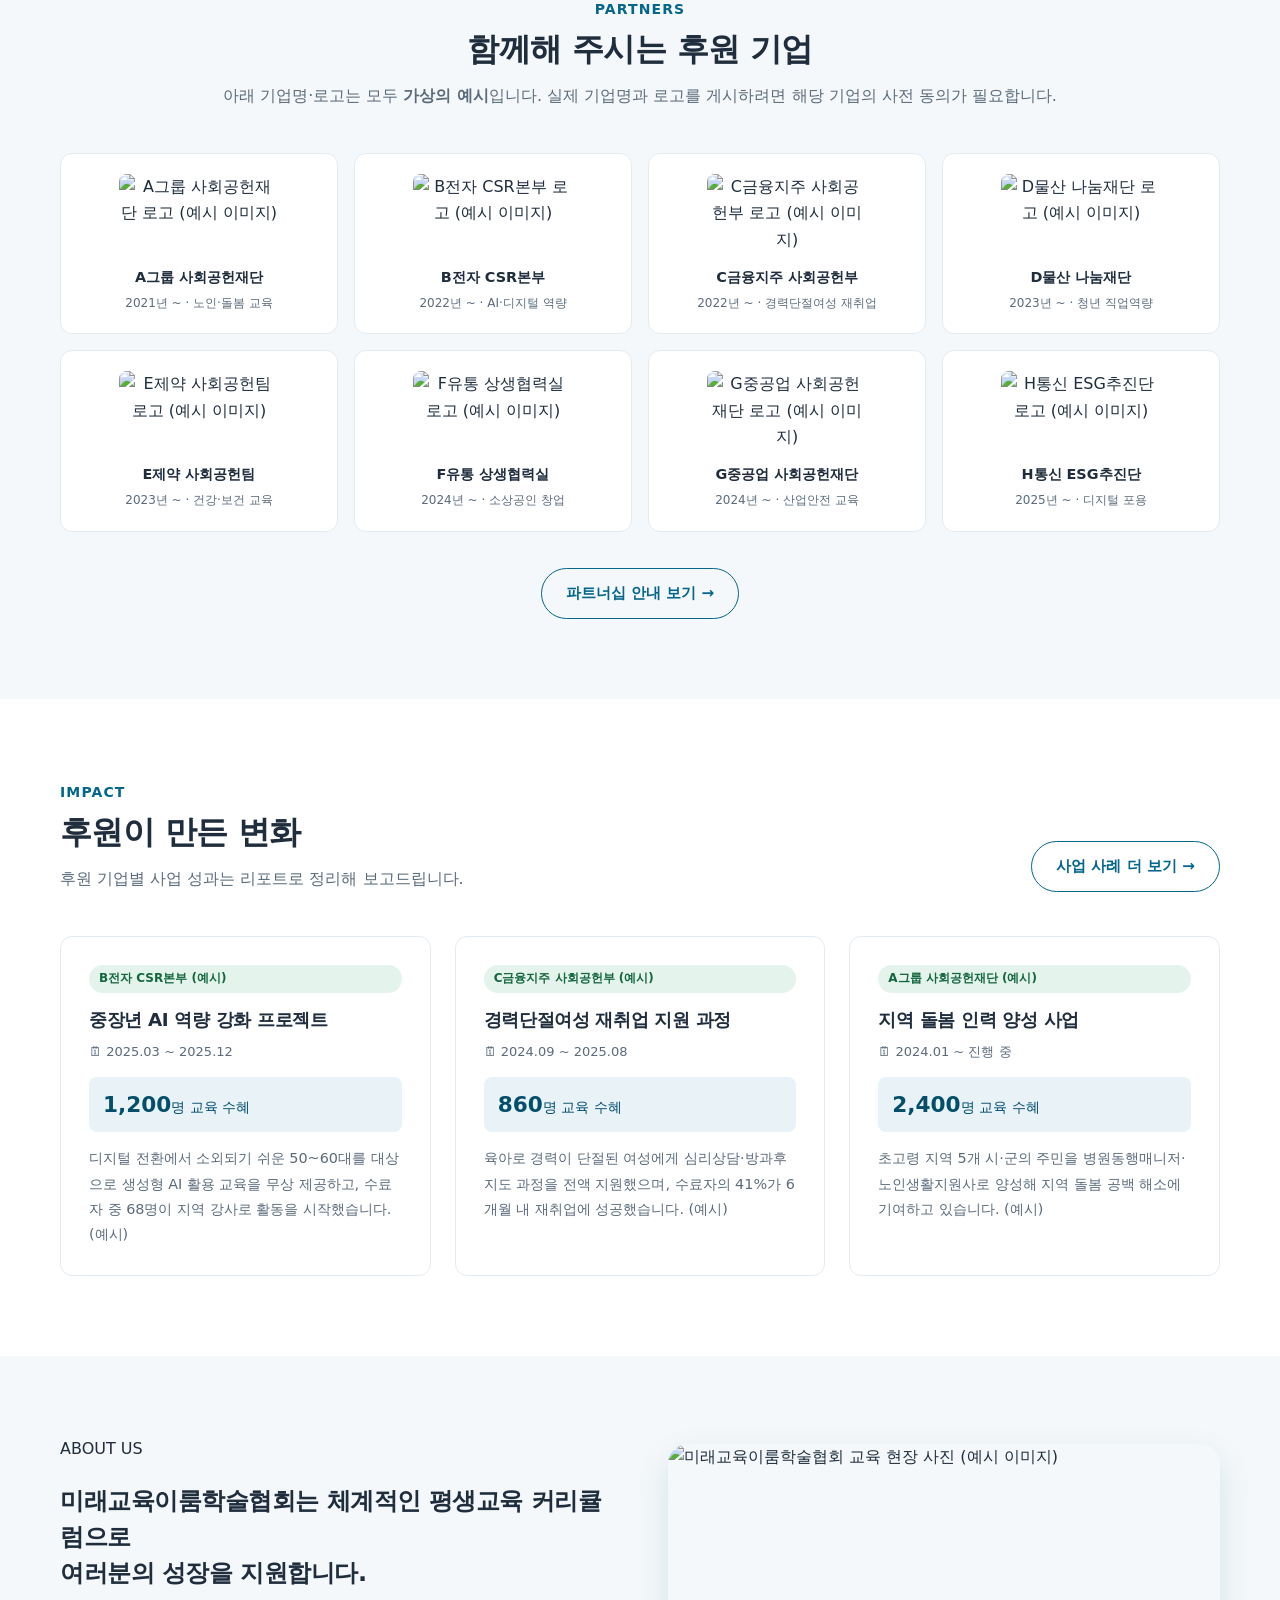
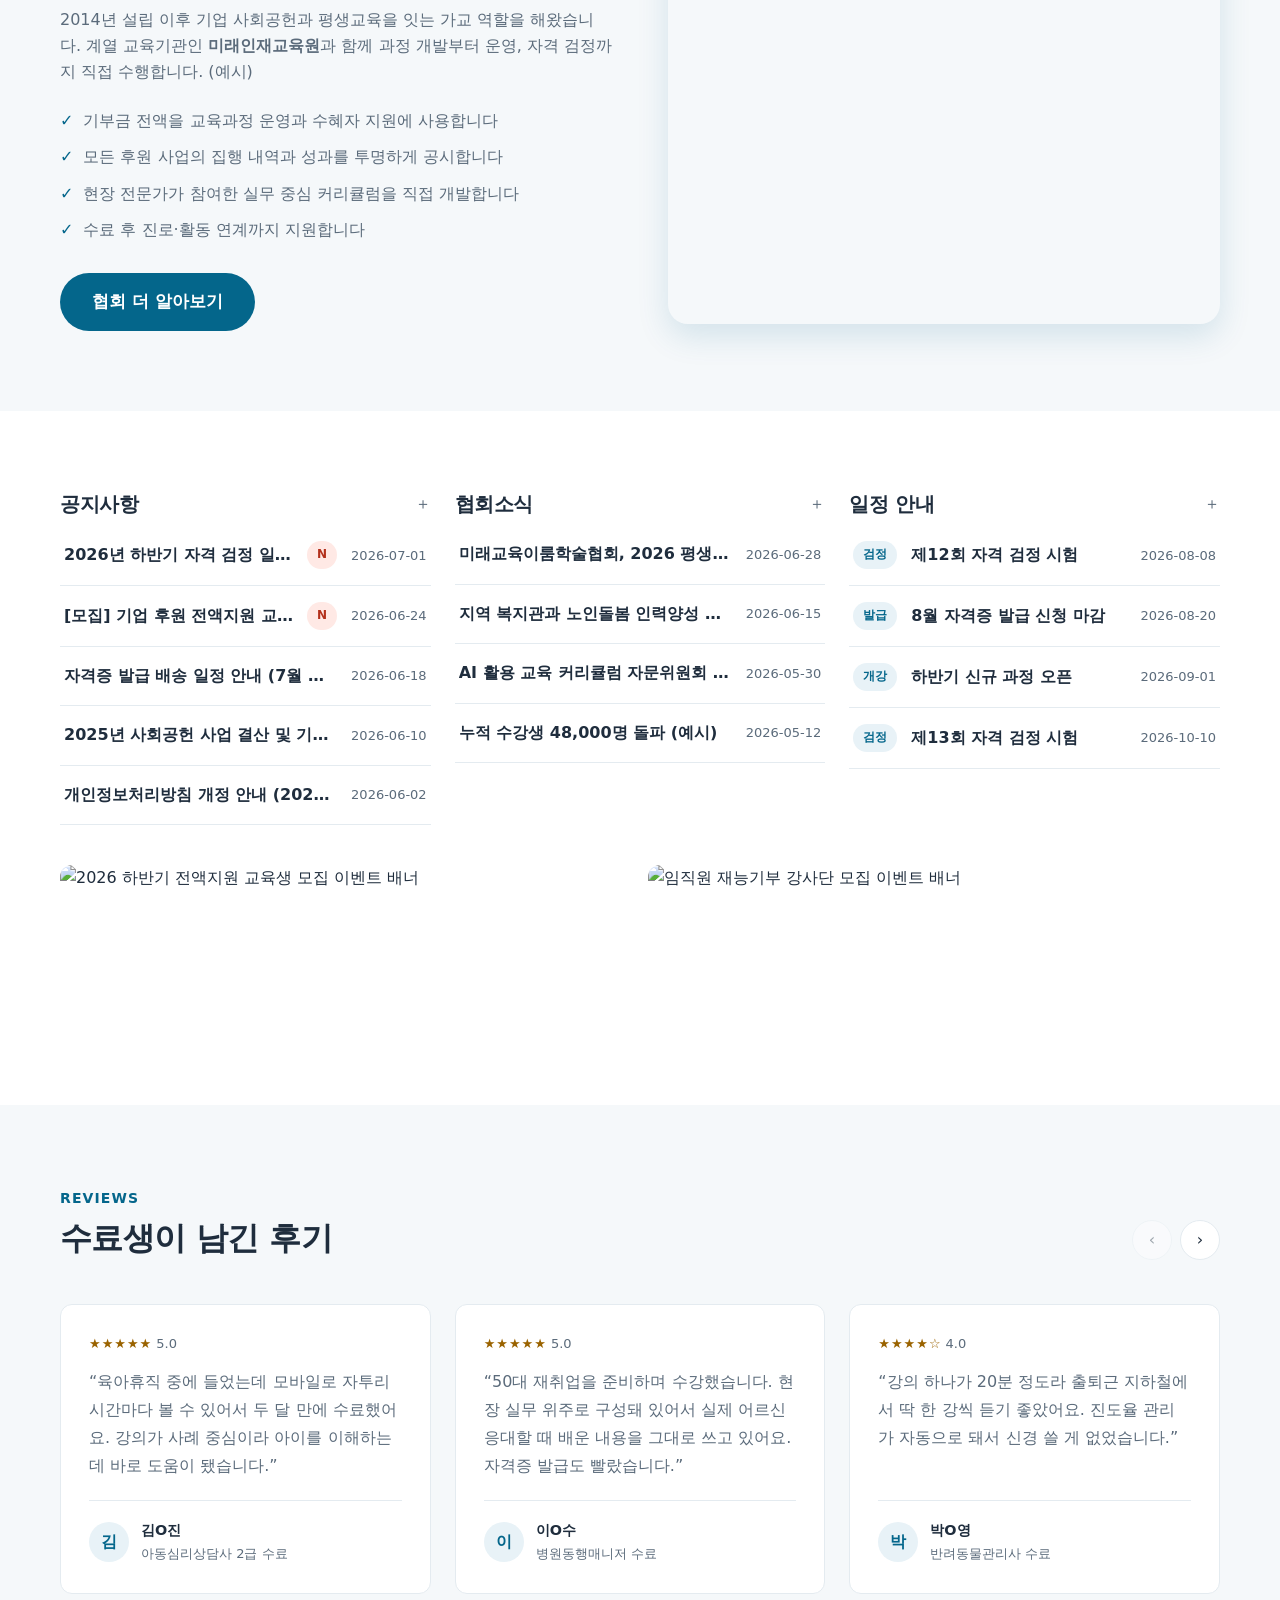
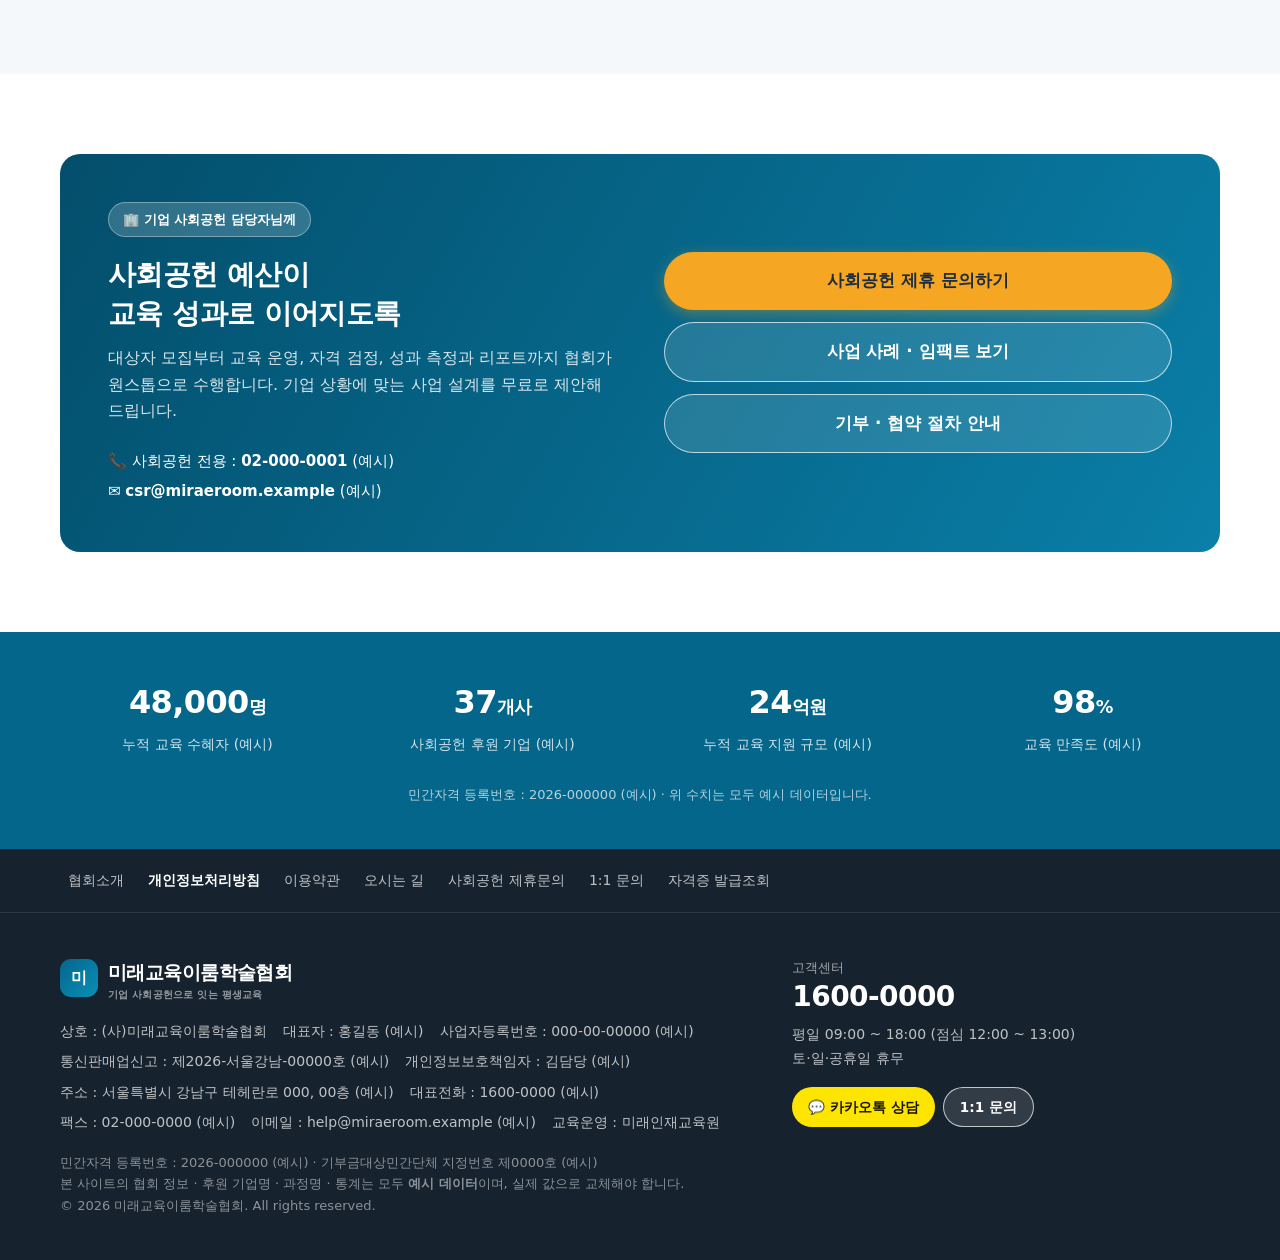
==== commit 1de4f9fe: "(사)미래교육이룸학술협회 홈페이지 신규 구축 기업 사회공헌(CSR) 기부금으로 교육을 운영하는 협회 성격에 맞춰 학습자와 기업 사회공헌 담당자를 모두 받는 구조로 설계.  - 7개" ====
--- a/index.html
+++ b/index.html
@@ -3,128 +3,314 @@
 <head>
   <meta charset="UTF-8" />
   <meta name="viewport" content="width=device-width, initial-scale=1.0" />
-  <title>천운 로또 · 로또당첨프로그램 추천</title>
-  <meta name="description" content="검증된 로또당첨프로그램을 비교·추천하고, 무료 로또 번호 생성기·당첨 모의추첨·번호별 출현 통계를 제공하는 천운 로또입니다." />
-  <link rel="stylesheet" href="style.css" />
+  <title>(사)미래교육이룸학술협회 · 기업 사회공헌으로 잇는 평생교육</title>
+  <meta name="description" content="미래교육이룸학술협회는 기업 사회공헌 기부금으로 교육비를 지원하여, 배움이 필요한 분들께 무상 평생교육과 민간자격 과정을 제공하는 비영리 학술협회입니다." />
+  <meta property="og:title" content="(사)미래교육이룸학술협회" />
+  <meta property="og:description" content="기업의 나눔이 배움의 기회가 됩니다. 기업 사회공헌 기부금으로 운영되는 평생교육·민간자격 협회." />
+  <meta property="og:type" content="website" />
+  <link rel="icon" href="assets/img/favicon.svg" type="image/svg+xml" />
+  <link rel="stylesheet" href="assets/css/style.css" />
 </head>
-<body>
-  <header class="site-header">
-    <div class="container header-inner">
-      <a href="#top" class="logo"><span class="dot">천</span> 천운 로또</a>
-      <nav class="nav">
-        <a href="#programs">프로그램 추천</a>
-        <a href="#generator">번호 생성기</a>
-        <a href="#stats">출현 통계</a>
-        <a href="#faq">FAQ</a>
-      </nav>
-      <button id="themeToggle" class="theme-toggle" aria-label="테마 전환">🌙</button>
-    </div>
-  </header>
-
-  <section class="hero" id="top">
+<body data-page="home">
+  <a href="#main" class="skip-link">본문 바로가기</a>
+
+  <header class="site-header" id="site-header"><!-- main.js에서 렌더링 --></header>
+
+  <main id="main">
+    <!-- (1) 히어로 배너 슬라이더 -->
+    <section class="hero" id="hero" tabindex="-1" aria-roledescription="캐러셀" aria-label="주요 안내 배너">
+      <!-- main.js에서 렌더링 -->
+    </section>
+
+    <!-- (2) 핵심 안내 프로세스 -->
+    <section class="section">
+      <div class="container">
+        <div class="section-head">
+          <span class="eyebrow">HOW IT WORKS</span>
+          <h2 class="section-title">신청부터 자격증까지, 5단계면 끝납니다</h2>
+          <p class="section-desc">기업 후원이 배정된 과정은 <strong>교육비 부담 없이</strong> 모든 단계를 진행할 수 있습니다.</p>
+        </div>
+
+        <ol class="steps">
+          <li class="step">
+            <span class="step__icon" aria-hidden="true">📝</span>
+            <span class="step__no">STEP 01</span>
+            <h3 class="step__title">회원가입</h3>
+            <p class="step__desc">이메일 인증 후 1분이면 가입이 완료됩니다.</p>
+          </li>
+          <li class="step">
+            <span class="step__icon" aria-hidden="true">🎯</span>
+            <span class="step__no">STEP 02</span>
+            <h3 class="step__title">교육신청</h3>
+            <p class="step__desc">후원 배정 과정을 신청하면 지원 대상 여부를 확인해 드립니다.</p>
+          </li>
+          <li class="step">
+            <span class="step__icon" aria-hidden="true">💻</span>
+            <span class="step__no">STEP 03</span>
+            <h3 class="step__title">온라인 학습</h3>
+            <p class="step__desc">PC·모바일 어디서나 학습하고 진도는 자동 저장됩니다.</p>
+          </li>
+          <li class="step">
+            <span class="step__icon" aria-hidden="true">✍️</span>
+            <span class="step__no">STEP 04</span>
+            <h3 class="step__title">시험 · 수료</h3>
+            <p class="step__desc">진도율 60% 이상이면 응시할 수 있고, 60점 이상이면 수료입니다.</p>
+          </li>
+          <li class="step">
+            <span class="step__icon" aria-hidden="true">🏅</span>
+            <span class="step__no">STEP 05</span>
+            <h3 class="step__title">자격증 발급</h3>
+            <p class="step__desc">수료 후 신청하면 영업일 기준 5~7일 내 등기로 받아보실 수 있습니다.</p>
+          </li>
+        </ol>
+      </div>
+    </section>
+
+    <!-- (3) 협회 사회공헌 모델 -->
+    <section class="section section--soft">
+      <div class="container">
+        <div class="section-head">
+          <span class="eyebrow">OUR MODEL</span>
+          <h2 class="section-title">기업의 나눔이 배움의 기회가 되는 구조</h2>
+          <p class="section-desc">
+            미래교육이룸학술협회는 수강료로 운영되는 사설 교육기관이 아니라,
+            기업 사회공헌 기부금을 교육으로 전환하는 <strong>비영리 학술협회</strong>입니다.
+          </p>
+        </div>
+
+        <ol class="csr-model">
+          <li class="csr-node">
+            <span class="csr-node__icon" aria-hidden="true">🏢</span>
+            <span class="csr-node__role">SPONSOR</span>
+            <h3 class="csr-node__title">기업 사회공헌부</h3>
+            <p class="csr-node__desc">사회공헌 예산으로 교육 사업을 후원하고, 대상과 목표를 협회와 함께 설계합니다.</p>
+          </li>
+          <li class="csr-node">
+            <span class="csr-node__icon" aria-hidden="true">🤝</span>
+            <span class="csr-node__role">ASSOCIATION</span>
+            <h3 class="csr-node__title">미래교육이룸학술협회</h3>
+            <p class="csr-node__desc">기부금으로 교육과정을 개발·운영하고 대상자를 모집하며, 자격 검정을 시행합니다.</p>
+          </li>
+          <li class="csr-node">
+            <span class="csr-node__icon" aria-hidden="true">🎓</span>
+            <span class="csr-node__role">LEARNER</span>
+            <h3 class="csr-node__title">교육 수혜자</h3>
+            <p class="csr-node__desc">교육비 부담 없이 학습하고 자격을 취득해 재취업·창업·사회활동으로 나아갑니다.</p>
+          </li>
+          <li class="csr-node">
+            <span class="csr-node__icon" aria-hidden="true">🌍</span>
+            <span class="csr-node__role">IMPACT</span>
+            <h3 class="csr-node__title">지역사회 환원</h3>
+            <p class="csr-node__desc">양성된 인력이 돌봄·교육 공백을 메우고, 성과는 리포트로 후원 기업에 보고됩니다.</p>
+          </li>
+        </ol>
+
+        <p style="text-align:center;margin-top:36px">
+          <a href="csr.html" class="btn btn--primary btn--lg">사회공헌 모델 자세히 보기 →</a>
+        </p>
+      </div>
+    </section>
+
+    <!-- (4) 인기 교육과정 -->
+    <section class="section">
+      <div class="container">
+        <div class="section-head section-head--row">
+          <div>
+            <span class="eyebrow">POPULAR COURSES</span>
+            <h2 class="section-title">가장 많이 수강한 교육과정</h2>
+            <p class="section-desc">💙 표시가 있는 과정은 기업 후원으로 교육비가 지원됩니다.</p>
+          </div>
+          <a href="lecture.html" class="btn btn--ghost">전체 과정 보기 →</a>
+        </div>
+
+        <div class="grid grid--4" id="popularCourses"><!-- main.js에서 렌더링 --></div>
+      </div>
+    </section>
+
+    <!-- (5) 카테고리별 과정안내 탭 -->
+    <section class="section section--soft">
+      <div class="container">
+        <div class="section-head">
+          <span class="eyebrow">COURSE GUIDE</span>
+          <h2 class="section-title">분야별 교육과정 안내</h2>
+        </div>
+
+        <div id="courseTabs" data-tabs>
+          <div class="tabs" role="tablist" aria-label="교육과정 분야 선택"><!-- main.js --></div>
+          <div id="courseTabPanels" style="padding-top:32px"><!-- main.js --></div>
+        </div>
+      </div>
+    </section>
+
+    <!-- (6) 자격증 카테고리 그리드 -->
+    <section class="section">
+      <div class="container">
+        <div class="section-head">
+          <span class="eyebrow">CATEGORY</span>
+          <h2 class="section-title">관심 분야를 선택해 보세요</h2>
+          <p class="section-desc">12개 분야 · 24개 자격과정을 운영하고 있습니다. (예시)</p>
+        </div>
+
+        <nav class="cat-grid" id="catGrid" aria-label="자격증 카테고리"><!-- main.js --></nav>
+      </div>
+    </section>
+
+    <!-- (7) 후원 기업 -->
+    <section class="section section--soft">
+      <div class="container">
+        <div class="section-head">
+          <span class="eyebrow">PARTNERS</span>
+          <h2 class="section-title">함께해 주시는 후원 기업</h2>
+          <p class="section-desc">
+            아래 기업명·로고는 모두 <strong>가상의 예시</strong>입니다. 실제 기업명과 로고를 게시하려면 해당 기업의 사전 동의가 필요합니다.
+          </p>
+        </div>
+
+        <ul class="partner-strip" id="partnerStrip"><!-- main.js --></ul>
+
+        <p style="text-align:center;margin-top:36px">
+          <a href="csr.html#partners" class="btn btn--ghost">파트너십 안내 보기 →</a>
+        </p>
+      </div>
+    </section>
+
+    <!-- (8) 사업 사례 · 임팩트 -->
+    <section class="section">
+      <div class="container">
+        <div class="section-head section-head--row">
+          <div>
+            <span class="eyebrow">IMPACT</span>
+            <h2 class="section-title">후원이 만든 변화</h2>
+            <p class="section-desc">후원 기업별 사업 성과는 리포트로 정리해 보고드립니다.</p>
+          </div>
+          <a href="csr.html#impact" class="btn btn--ghost">사업 사례 더 보기 →</a>
+        </div>
+
+        <div class="grid grid--3" id="impactCards"><!-- main.js --></div>
+      </div>
+    </section>
+
+    <!-- (9) 협회 소개 배너 -->
+    <section class="section section--soft">
+      <div class="container">
+        <div class="about-banner">
+          <div>
+            <span class="eyebrow">ABOUT US</span>
+            <p class="about-banner__quote">
+              미래교육이룸학술협회는 체계적인 평생교육 커리큘럼으로<br />여러분의 성장을 지원합니다.
+            </p>
+            <p style="color:var(--color-text-soft)">
+              2014년 설립 이후 기업 사회공헌과 평생교육을 잇는 가교 역할을 해왔습니다.
+              계열 교육기관인 <strong>미래인재교육원</strong>과 함께 과정 개발부터 운영, 자격 검정까지 직접 수행합니다. (예시)
+            </p>
+            <ul class="about-banner__list">
+              <li>기부금 전액을 교육과정 운영과 수혜자 지원에 사용합니다</li>
+              <li>모든 후원 사업의 집행 내역과 성과를 투명하게 공시합니다</li>
+              <li>현장 전문가가 참여한 실무 중심 커리큘럼을 직접 개발합니다</li>
+              <li>수료 후 진로·활동 연계까지 지원합니다</li>
+            </ul>
+            <a href="about.html" class="btn btn--primary btn--lg">협회 더 알아보기</a>
+          </div>
+          <div class="about-banner__img">
+            <img src="https://placehold.co/640x480/04668B/ffffff?text=About+Us" alt="미래교육이룸학술협회 교육 현장 사진 (예시 이미지)" width="640" height="480" loading="lazy" />
+          </div>
+        </div>
+      </div>
+    </section>
+
+    <!-- (10) 공지사항 / 협회소식 / 일정 -->
+    <section class="section">
+      <div class="container">
+        <div class="grid grid--3">
+          <div>
+            <div class="section-head section-head--row" style="margin-bottom:8px">
+              <h2 class="section-title" style="font-size:1.25rem">공지사항</h2>
+              <a href="community.html#notice" aria-label="공지사항 더보기" style="color:var(--color-text-soft)">＋</a>
+            </div>
+            <ul class="notice-list" id="homeNotices"><!-- main.js --></ul>
+          </div>
+
+          <div>
+            <div class="section-head section-head--row" style="margin-bottom:8px">
+              <h2 class="section-title" style="font-size:1.25rem">협회소식</h2>
+              <a href="community.html#notice" aria-label="협회소식 더보기" style="color:var(--color-text-soft)">＋</a>
+            </div>
+            <ul class="notice-list" id="homeNews"><!-- main.js --></ul>
+          </div>
+
+          <div>
+            <div class="section-head section-head--row" style="margin-bottom:8px">
+              <h2 class="section-title" style="font-size:1.25rem">일정 안내</h2>
+              <a href="community.html#notice" aria-label="일정 더보기" style="color:var(--color-text-soft)">＋</a>
+            </div>
+            <ul class="notice-list" id="homeSchedules"><!-- main.js --></ul>
+          </div>
+        </div>
+
+        <div class="event-banner grid grid--2" id="homeEvents" style="margin-top:40px"><!-- main.js --></div>
+      </div>
+    </section>
+
+    <!-- (11) 수강 후기 슬라이더 -->
+    <section class="section section--soft">
+      <div class="container">
+        <div class="section-head section-head--row">
+          <div>
+            <span class="eyebrow">REVIEWS</span>
+            <h2 class="section-title">수료생이 남긴 후기</h2>
+          </div>
+          <div class="slider-nav">
+            <button type="button" data-review-prev aria-label="이전 후기">‹</button>
+            <button type="button" data-review-next aria-label="다음 후기">›</button>
+          </div>
+        </div>
+
+        <div id="reviewSlider">
+          <div class="review-viewport">
+            <div class="review-track"><!-- main.js --></div>
+          </div>
+        </div>
+      </div>
+    </section>
+
+    <!-- (12) 기업 사회공헌 CTA -->
+    <section class="section">
+      <div class="container">
+        <div class="csr-cta">
+          <div>
+            <span class="hero__eyebrow">🏢 기업 사회공헌 담당자님께</span>
+            <h2 class="csr-cta__title">사회공헌 예산이<br />교육 성과로 이어지도록</h2>
+            <p class="csr-cta__desc">
+              대상자 모집부터 교육 운영, 자격 검정, 성과 측정과 리포트까지 협회가 원스톱으로 수행합니다.
+              기업 상황에 맞는 사업 설계를 무료로 제안해 드립니다.
+            </p>
+            <div class="csr-cta__contact">
+              <p>📞 사회공헌 전용 : <strong>02-000-0001</strong> (예시)</p>
+              <p>✉️ <strong>csr@miraeroom.example</strong> (예시)</p>
+            </div>
+          </div>
+          <div style="display:grid;gap:12px">
+            <a href="csr.html#contact" class="btn btn--accent btn--lg">사회공헌 제휴 문의하기</a>
+            <a href="csr.html#impact" class="btn btn--outline-light btn--lg">사업 사례 · 임팩트 보기</a>
+            <a href="csr.html#process" class="btn btn--outline-light btn--lg">기부 · 협약 절차 안내</a>
+          </div>
+        </div>
+      </div>
+    </section>
+  </main>
+
+  <!-- (13) 신뢰 배지 통계 스트립 -->
+  <section class="stat-strip" aria-label="협회 주요 지표">
     <div class="container">
-      <div>
-        <span class="badge">🎯 2026년 최신 업데이트</span>
-        <h1>믿을 수 있는<br /><span class="u">로또당첨프로그램</span>을<br />골라드립니다</h1>
-        <p class="hero-sub">전문가가 직접 검증한 프로그램 비교, 무료 번호 생성기, 당첨 모의추첨, 실시간 출현 통계까지 — 당첨을 준비하는 모든 도구를 한 곳에서.</p>
-        <div class="hero-actions">
-          <a href="#programs" class="btn btn-primary">프로그램 비교하기</a>
-          <a href="#generator" class="btn btn-ghost">무료 번호 뽑기 🍀</a>
-        </div>
-        <div class="hero-stats">
-          <div><strong id="statPrograms">0</strong><span>추천 프로그램</span></div>
-          <div><strong id="statUsers">0</strong><span>누적 이용자</span></div>
-          <div><strong id="statRate">0%</strong><span>평균 만족도</span></div>
-        </div>
-      </div>
-      <div class="draw-machine">
-        <div class="drum"><div class="mini-balls" id="miniBalls"></div></div>
-        <h3>다음 추첨까지</h3>
-        <div class="countdown" id="countdown">계산 중…</div>
-        <p>매주 토요일 오후 8시 35분 추첨</p>
-      </div>
+      <div class="stat-strip__grid" id="statGrid"><!-- main.js --></div>
+      <p style="text-align:center;margin-top:28px;font-size:0.8125rem;color:rgba(255,255,255,0.7)">
+        민간자격 등록번호 : 2026-000000 (예시) · 위 수치는 모두 예시 데이터입니다.
+      </p>
     </div>
   </section>
 
-  <section id="programs" class="section">
-    <div class="container">
-      <p class="eyebrow">Recommended</p>
-      <h2 class="section-title">🏆 로또당첨프로그램 추천 리스트</h2>
-      <p class="section-desc">별점, 가격, 주요 기능을 한눈에 비교하세요. 필터로 원하는 조건만 골라볼 수 있어요.</p>
-      <div class="filters">
-        <button class="chip active" data-filter="all">전체</button>
-        <button class="chip" data-filter="free">무료</button>
-        <button class="chip" data-filter="paid">유료</button>
-        <button class="chip" data-filter="ai">AI 분석</button>
-      </div>
-      <div id="programGrid" class="program-grid"></div>
-    </div>
-  </section>
-
-  <section id="generator" class="section section-alt">
-    <div class="container">
-      <p class="eyebrow">Generator</p>
-      <h2 class="section-title">🔢 무료 로또 번호 생성기</h2>
-      <p class="section-desc">버튼 한 번으로 <strong>5세트를 동시에</strong> 추천해드립니다. 가중치 방식(균등 / 통계 기반)을 선택하고, 저장하거나 모의추첨으로 등수를 확인해보세요.</p>
-      <div class="generator-card">
-        <div class="gen-options">
-          <label><input type="radio" name="genMode" value="random" checked /> 완전 랜덤</label>
-          <label><input type="radio" name="genMode" value="stats" /> 통계 가중치</label>
-        </div>
-        <button id="genBtn" class="btn btn-primary">행운 번호 5세트 생성 🍀</button>
-        <div id="genResult" class="gen-result"></div>
-      </div>
-
-      <div class="saved-box" id="savedBox" hidden>
-        <div class="saved-head">
-          <h3>⭐ 내 번호 저장함 <span id="savedCount" class="pill">0</span></h3>
-          <button id="clearSaved" class="link-btn">전체 삭제</button>
-        </div>
-        <div id="savedList" class="saved-list"></div>
-      </div>
-    </div>
-  </section>
-
-  <section id="stats" class="section">
-    <div class="container">
-      <p class="eyebrow">Statistics</p>
-      <h2 class="section-title">📊 번호별 출현 통계</h2>
-      <p class="section-desc">역대 당첨 번호 기준(샘플 데이터) 각 번호의 출현 빈도입니다. 막대에 마우스를 올려보세요.</p>
-      <div class="chart-scroll"><div id="statChart" class="stat-chart"></div></div>
-    </div>
-  </section>
-
-  <section id="faq" class="section section-alt">
-    <div class="container">
-      <p class="eyebrow">FAQ</p>
-      <h2 class="section-title">❓ 자주 묻는 질문</h2>
-      <div class="faq-list" id="faqList"></div>
-    </div>
-  </section>
-
-  <section class="notice">
-    <div class="container">
-      <p>⚠️ 로또는 확률 게임이며, 어떤 프로그램도 당첨을 보장하지 않습니다. 본 사이트는 정보 제공 목적의 데모이며, 과도한 구매는 삼가세요. 만 19세 이상만 구매 가능합니다.</p>
-    </div>
-  </section>
-
-  <footer class="site-footer">
-    <div class="container"><p>© 2026 천운 로또. 정보 제공용 데모 사이트입니다.</p></div>
-  </footer>
-
-  <!-- 모의추첨 모달 -->
-  <div class="modal" id="simModal" hidden>
-    <div class="modal-backdrop" data-close></div>
-    <div class="modal-card" role="dialog" aria-modal="true" aria-labelledby="simTitle">
-      <button class="modal-close" data-close aria-label="닫기">✕</button>
-      <h3 id="simTitle">🎰 당첨 모의추첨</h3>
-      <p class="modal-sub">내 번호와 이번 가상 추첨 결과를 비교합니다.</p>
-      <div class="sim-row"><span class="sim-label">내 번호</span><div class="ball-set" id="simMine"></div></div>
-      <div class="sim-row"><span class="sim-label">당첨 번호</span><div class="ball-set" id="simWin"></div></div>
-      <div class="sim-result" id="simResult"></div>
-    </div>
-  </div>
-
-  <script src="script.js"></script>
+  <footer class="site-footer" id="site-footer"><!-- main.js에서 렌더링 --></footer>
+
+  <script src="assets/js/main.js"></script>
 </body>
 </html>
--- a/assets/css/style.css
+++ b/assets/css/style.css
@@ -0,0 +1,2747 @@
+@import url("https://cdn.jsdelivr.net/gh/orioncactus/pretendard/dist/web/static/pretendard.css");
+
+/* ==========================================================================
+   1. 디자인 토큰
+   ========================================================================== */
+:root {
+  --color-primary: #04668b;
+  --color-primary-dark: #034e6b;
+  --color-primary-soft: #e8f2f7;
+  --color-accent: #f5a623;
+  --color-accent-dark: #dc8f0d;
+  /* 별점 아이콘 — 포인트 주황(#f5a623)은 흰 배경에서 대비 2.03:1로 AA 미달이라
+     밝은 배경/어두운 배경용 색을 따로 둔다. */
+  --color-star: #9a6300;
+  --color-star-on-dark: #ffe7c2;
+  --color-bg: #ffffff;
+  --color-bg-soft: #f5f8fa;
+  --color-text: #1f2d3d;
+  --color-text-soft: #5b6b7b;
+  --color-border: #e4ebf0;
+  --radius: 12px;
+  --radius-sm: 8px;
+  --radius-lg: 20px;
+  --shadow: 0 4px 16px rgba(4, 102, 139, 0.08);
+  --shadow-lg: 0 12px 32px rgba(4, 102, 139, 0.14);
+  --max-width: 1200px;
+  --header-h: 116px;
+  --transition: 0.2s ease;
+}
+
+/* ==========================================================================
+   2. 리셋 & 베이스
+   ========================================================================== */
+*,
+*::before,
+*::after {
+  box-sizing: border-box;
+}
+
+html {
+  scroll-behavior: smooth;
+  scroll-padding-top: calc(var(--header-h) + 16px);
+}
+
+body {
+  margin: 0;
+  font-family: "Pretendard", -apple-system, BlinkMacSystemFont, system-ui, sans-serif;
+  color: var(--color-text);
+  background: var(--color-bg);
+  line-height: 1.65;
+  -webkit-font-smoothing: antialiased;
+}
+
+h1,
+h2,
+h3,
+h4,
+p,
+figure,
+ul,
+ol,
+dl,
+dd {
+  margin: 0;
+}
+
+ul,
+ol {
+  padding: 0;
+  list-style: none;
+}
+
+a {
+  color: inherit;
+  text-decoration: none;
+}
+
+img {
+  max-width: 100%;
+  display: block;
+}
+
+button {
+  font: inherit;
+  color: inherit;
+  cursor: pointer;
+  border: 0;
+  background: none;
+}
+
+input,
+select,
+textarea {
+  font: inherit;
+  color: inherit;
+}
+
+/* 키보드 포커스 링 (접근성) */
+:focus-visible {
+  outline: 3px solid var(--color-accent);
+  outline-offset: 2px;
+  border-radius: 4px;
+}
+
+.sr-only {
+  position: absolute;
+  width: 1px;
+  height: 1px;
+  padding: 0;
+  margin: -1px;
+  overflow: hidden;
+  clip: rect(0, 0, 0, 0);
+  white-space: nowrap;
+  border: 0;
+}
+
+.skip-link {
+  position: absolute;
+  top: -100px;
+  left: 16px;
+  z-index: 200;
+  padding: 12px 20px;
+  background: var(--color-primary);
+  color: #fff;
+  border-radius: 0 0 var(--radius-sm) var(--radius-sm);
+  transition: top var(--transition);
+}
+
+.skip-link:focus {
+  top: 0;
+}
+
+/* ==========================================================================
+   3. 레이아웃 유틸
+   ========================================================================== */
+.container {
+  width: 100%;
+  max-width: var(--max-width);
+  margin: 0 auto;
+  padding: 0 20px;
+}
+
+.section {
+  padding: 80px 0;
+}
+
+.section--soft {
+  background: var(--color-bg-soft);
+}
+
+.section-head {
+  text-align: center;
+  margin-bottom: 44px;
+}
+
+.section-head--row {
+  display: flex;
+  align-items: flex-end;
+  justify-content: space-between;
+  text-align: left;
+  gap: 20px;
+}
+
+.section-head .eyebrow {
+  display: inline-block;
+  font-size: 0.875rem;
+  font-weight: 700;
+  letter-spacing: 0.08em;
+  color: var(--color-primary);
+  margin-bottom: 8px;
+}
+
+.section-title {
+  font-size: 2rem;
+  font-weight: 800;
+  letter-spacing: -0.02em;
+  line-height: 1.3;
+}
+
+.section-desc {
+  margin-top: 12px;
+  color: var(--color-text-soft);
+}
+
+.grid {
+  display: grid;
+  gap: 24px;
+}
+
+/* 그리드 자식은 min-width가 auto라 내용보다 작아지지 않는다.
+   nowrap 텍스트나 표가 들어가면 컨테이너를 밀어내므로 0으로 낮춘다. */
+.grid > *,
+.detail-layout > *,
+.lecture-layout > *,
+.about-banner > *,
+.cert-sample > *,
+.greeting > *,
+.csr-cta > * {
+  min-width: 0;
+}
+
+.grid--4 {
+  grid-template-columns: repeat(4, 1fr);
+}
+
+.grid--3 {
+  grid-template-columns: repeat(3, 1fr);
+}
+
+.grid--2 {
+  grid-template-columns: repeat(2, 1fr);
+}
+
+/* ==========================================================================
+   4. 버튼 / 뱃지
+   ========================================================================== */
+.btn {
+  display: inline-flex;
+  align-items: center;
+  justify-content: center;
+  gap: 8px;
+  padding: 12px 24px;
+  border-radius: 999px;
+  font-weight: 700;
+  font-size: 0.95rem;
+  transition: background var(--transition), color var(--transition),
+    transform var(--transition), box-shadow var(--transition);
+  white-space: nowrap;
+}
+
+.btn:hover {
+  transform: translateY(-2px);
+}
+
+.btn--primary {
+  background: var(--color-primary);
+  color: #fff;
+}
+
+.btn--primary:hover {
+  background: var(--color-primary-dark);
+}
+
+/* 주황 위 흰 글씨는 대비가 부족하여 진한 네이비 텍스트 사용 (WCAG AA 6.9:1) */
+.btn--accent {
+  background: var(--color-accent);
+  color: var(--color-text);
+  box-shadow: 0 4px 14px rgba(245, 166, 35, 0.35);
+}
+
+.btn--accent:hover {
+  background: var(--color-accent-dark);
+}
+
+.btn--ghost {
+  background: transparent;
+  color: var(--color-primary);
+  border: 1.5px solid var(--color-primary);
+}
+
+.btn--ghost:hover {
+  background: var(--color-primary);
+  color: #fff;
+}
+
+.btn--light {
+  background: #fff;
+  color: var(--color-primary);
+}
+
+.btn--outline-light {
+  background: rgba(255, 255, 255, 0.12);
+  color: #fff;
+  border: 1.5px solid rgba(255, 255, 255, 0.7);
+}
+
+.btn--outline-light:hover {
+  background: #fff;
+  color: var(--color-primary);
+}
+
+.btn--block {
+  width: 100%;
+}
+
+.btn--sm {
+  padding: 8px 16px;
+  font-size: 0.85rem;
+}
+
+.btn--lg {
+  padding: 15px 32px;
+  font-size: 1.05rem;
+}
+
+.badge {
+  display: inline-block;
+  padding: 4px 10px;
+  border-radius: 999px;
+  font-size: 0.75rem;
+  font-weight: 700;
+  background: var(--color-primary-soft);
+  color: var(--color-primary);
+}
+
+.badge--accent {
+  background: #fdf0d9;
+  color: #8a5a00;
+}
+
+.badge--new {
+  background: #ffe9e5;
+  color: #b3311c;
+}
+
+/* 기업 후원 지원 표기 */
+.badge--fund {
+  background: #e4f4ec;
+  color: #14663f;
+}
+
+/* ==========================================================================
+   5. 헤더 / GNB
+   ========================================================================== */
+.site-header {
+  position: sticky;
+  top: 0;
+  z-index: 100;
+  background: rgba(255, 255, 255, 0.96);
+  backdrop-filter: blur(8px);
+  border-bottom: 1px solid var(--color-border);
+}
+
+.header-util {
+  border-bottom: 1px solid var(--color-border);
+}
+
+.header-util .container {
+  display: flex;
+  justify-content: flex-end;
+  align-items: center;
+  gap: 4px;
+  height: 40px;
+}
+
+.header-util a,
+.header-util button {
+  padding: 4px 10px;
+  font-size: 0.8125rem;
+  color: var(--color-text-soft);
+  border-radius: var(--radius-sm);
+  transition: color var(--transition), background var(--transition);
+}
+
+.header-util a:hover,
+.header-util button:hover {
+  color: var(--color-primary);
+  background: var(--color-bg-soft);
+}
+
+.header-util .util-divider {
+  width: 1px;
+  height: 12px;
+  background: var(--color-border);
+}
+
+.header-util .util-strong {
+  font-weight: 700;
+  color: var(--color-primary);
+}
+
+.header-main .container {
+  display: flex;
+  align-items: center;
+  gap: 40px;
+  height: 76px;
+}
+
+.logo {
+  display: flex;
+  align-items: center;
+  gap: 10px;
+  font-size: 1.2rem;
+  font-weight: 800;
+  letter-spacing: -0.03em;
+  flex-shrink: 0;
+}
+
+.logo-mark {
+  display: grid;
+  place-items: center;
+  width: 38px;
+  height: 38px;
+  border-radius: 11px;
+  background: linear-gradient(135deg, var(--color-primary), #0a8fb8);
+  color: #fff;
+  font-size: 1rem;
+  font-weight: 800;
+}
+
+.logo-text small {
+  display: block;
+  font-size: 0.65rem;
+  font-weight: 600;
+  color: var(--color-text-soft);
+  letter-spacing: 0.02em;
+  line-height: 1;
+}
+
+.gnb {
+  flex: 1;
+}
+
+.gnb > ul {
+  display: flex;
+  align-items: center;
+  gap: 4px;
+}
+
+.gnb > ul > li {
+  position: relative;
+}
+
+.gnb > ul > li > a {
+  display: block;
+  padding: 26px 18px;
+  font-weight: 700;
+  font-size: 1rem;
+  transition: color var(--transition);
+}
+
+.gnb > ul > li > a:hover,
+.gnb > ul > li > a[aria-current="page"] {
+  color: var(--color-primary);
+}
+
+.gnb > ul > li > a[aria-current="page"] {
+  box-shadow: inset 0 -3px 0 var(--color-primary);
+}
+
+.gnb-sub {
+  position: absolute;
+  top: 100%;
+  left: 50%;
+  transform: translateX(-50%) translateY(8px);
+  min-width: 200px;
+  padding: 10px;
+  background: #fff;
+  border: 1px solid var(--color-border);
+  border-radius: var(--radius);
+  box-shadow: var(--shadow-lg);
+  opacity: 0;
+  visibility: hidden;
+  transition: opacity var(--transition), transform var(--transition),
+    visibility var(--transition);
+}
+
+.gnb li:hover > .gnb-sub,
+.gnb li:focus-within > .gnb-sub {
+  opacity: 1;
+  visibility: visible;
+  transform: translateX(-50%) translateY(0);
+}
+
+.gnb-sub a {
+  display: block;
+  padding: 9px 14px;
+  border-radius: var(--radius-sm);
+  font-size: 0.9rem;
+  color: var(--color-text-soft);
+  transition: background var(--transition), color var(--transition);
+}
+
+.gnb-sub a:hover {
+  background: var(--color-primary-soft);
+  color: var(--color-primary);
+  font-weight: 600;
+}
+
+.header-cta {
+  flex-shrink: 0;
+}
+
+.nav-toggle {
+  display: none;
+  width: 44px;
+  height: 44px;
+  flex-direction: column;
+  justify-content: center;
+  align-items: center;
+  gap: 5px;
+  margin-left: auto;
+}
+
+.nav-toggle span {
+  display: block;
+  width: 22px;
+  height: 2px;
+  background: var(--color-text);
+  border-radius: 2px;
+  transition: transform var(--transition), opacity var(--transition);
+}
+
+.nav-toggle[aria-expanded="true"] span:nth-child(1) {
+  transform: translateY(7px) rotate(45deg);
+}
+
+.nav-toggle[aria-expanded="true"] span:nth-child(2) {
+  opacity: 0;
+}
+
+.nav-toggle[aria-expanded="true"] span:nth-child(3) {
+  transform: translateY(-7px) rotate(-45deg);
+}
+
+/* 모바일 사이드바 */
+.nav-backdrop {
+  position: fixed;
+  inset: 0;
+  z-index: 110;
+  background: rgba(31, 45, 61, 0.5);
+  opacity: 0;
+  visibility: hidden;
+  transition: opacity var(--transition), visibility var(--transition);
+}
+
+.nav-backdrop.is-open {
+  opacity: 1;
+  visibility: visible;
+}
+
+.mobile-nav {
+  position: fixed;
+  top: 0;
+  right: 0;
+  bottom: 0;
+  z-index: 120;
+  width: min(320px, 85vw);
+  background: #fff;
+  transform: translateX(100%);
+  transition: transform 0.3s ease;
+  overflow-y: auto;
+  display: flex;
+  flex-direction: column;
+}
+
+.mobile-nav.is-open {
+  transform: translateX(0);
+}
+
+.mobile-nav__head {
+  display: flex;
+  align-items: center;
+  justify-content: space-between;
+  padding: 18px 20px;
+  border-bottom: 1px solid var(--color-border);
+}
+
+.mobile-nav__close {
+  width: 40px;
+  height: 40px;
+  font-size: 1.5rem;
+  line-height: 1;
+  color: var(--color-text-soft);
+}
+
+.mobile-nav__body {
+  padding: 12px 12px 24px;
+  flex: 1;
+}
+
+.mobile-nav__body > ul > li > a,
+.m-acc__btn {
+  display: flex;
+  align-items: center;
+  justify-content: space-between;
+  width: 100%;
+  padding: 14px 12px;
+  font-weight: 700;
+  border-radius: var(--radius-sm);
+  text-align: left;
+}
+
+.m-acc__btn::after {
+  content: "▾";
+  font-size: 0.75rem;
+  color: var(--color-text-soft);
+  transition: transform var(--transition);
+}
+
+.m-acc__btn[aria-expanded="true"]::after {
+  transform: rotate(180deg);
+}
+
+.m-acc__panel {
+  display: none;
+  padding: 4px 0 10px 12px;
+}
+
+.m-acc__panel.is-open {
+  display: block;
+}
+
+.m-acc__panel a {
+  display: block;
+  padding: 9px 12px;
+  font-size: 0.9rem;
+  color: var(--color-text-soft);
+  border-radius: var(--radius-sm);
+}
+
+.m-acc__panel a:hover {
+  background: var(--color-bg-soft);
+  color: var(--color-primary);
+}
+
+.mobile-nav__foot {
+  padding: 16px 20px 24px;
+  border-top: 1px solid var(--color-border);
+  display: grid;
+  gap: 8px;
+}
+
+/* ==========================================================================
+   6. 히어로 슬라이더
+   ========================================================================== */
+.hero {
+  position: relative;
+  overflow: hidden;
+  background: var(--color-primary-dark);
+}
+
+.hero__track {
+  display: flex;
+  transition: transform 0.6s cubic-bezier(0.4, 0, 0.2, 1);
+}
+
+.hero__slide {
+  flex: 0 0 100%;
+  min-height: 480px;
+  display: flex;
+  align-items: center;
+  background-size: cover;
+  background-position: center;
+  position: relative;
+  color: #fff;
+}
+
+.hero__slide::before {
+  content: "";
+  position: absolute;
+  inset: 0;
+  background: linear-gradient(
+    100deg,
+    rgba(3, 78, 107, 0.94) 0%,
+    rgba(3, 78, 107, 0.78) 45%,
+    rgba(4, 102, 139, 0.45) 100%
+  );
+}
+
+.hero__inner {
+  position: relative;
+  max-width: 640px;
+}
+
+.hero__eyebrow {
+  display: inline-block;
+  padding: 6px 14px;
+  margin-bottom: 18px;
+  border-radius: 999px;
+  background: rgba(255, 255, 255, 0.18);
+  border: 1px solid rgba(255, 255, 255, 0.35);
+  font-size: 0.8125rem;
+  font-weight: 700;
+}
+
+.hero__title {
+  font-size: 2.75rem;
+  font-weight: 800;
+  line-height: 1.25;
+  letter-spacing: -0.03em;
+}
+
+.hero__title em {
+  font-style: normal;
+  color: var(--color-accent);
+}
+
+.hero__desc {
+  margin-top: 16px;
+  font-size: 1.05rem;
+  color: rgba(255, 255, 255, 0.88);
+}
+
+.hero__actions {
+  display: flex;
+  flex-wrap: wrap;
+  gap: 12px;
+  margin-top: 32px;
+}
+
+.hero__arrow {
+  position: absolute;
+  top: 50%;
+  transform: translateY(-50%);
+  z-index: 3;
+  display: grid;
+  place-items: center;
+  width: 46px;
+  height: 46px;
+  border-radius: 50%;
+  background: rgba(255, 255, 255, 0.2);
+  border: 1px solid rgba(255, 255, 255, 0.4);
+  color: #fff;
+  font-size: 1.2rem;
+  transition: background var(--transition);
+}
+
+.hero__arrow:hover {
+  background: rgba(255, 255, 255, 0.4);
+}
+
+.hero__arrow--prev {
+  left: 24px;
+}
+
+.hero__arrow--next {
+  right: 24px;
+}
+
+.hero__dots {
+  position: absolute;
+  left: 50%;
+  bottom: 24px;
+  transform: translateX(-50%);
+  z-index: 3;
+  display: flex;
+  gap: 8px;
+}
+
+.hero__dot {
+  width: 10px;
+  height: 10px;
+  border-radius: 50%;
+  background: rgba(255, 255, 255, 0.45);
+  transition: width var(--transition), background var(--transition);
+}
+
+.hero__dot[aria-current="true"] {
+  width: 28px;
+  border-radius: 999px;
+  background: var(--color-accent);
+}
+
+/* ==========================================================================
+   7. 프로세스 스텝
+   ========================================================================== */
+.steps {
+  display: grid;
+  grid-template-columns: repeat(5, 1fr);
+  gap: 12px;
+}
+
+.step {
+  position: relative;
+  padding: 28px 16px;
+  text-align: center;
+  background: #fff;
+  border: 1px solid var(--color-border);
+  border-radius: var(--radius);
+  transition: transform var(--transition), box-shadow var(--transition);
+}
+
+.step:hover {
+  transform: translateY(-4px);
+  box-shadow: var(--shadow);
+}
+
+.step:not(:last-child)::after {
+  content: "";
+  position: absolute;
+  top: 50%;
+  right: -12px;
+  z-index: 2;
+  width: 12px;
+  height: 12px;
+  border-top: 2px solid var(--color-border);
+  border-right: 2px solid var(--color-border);
+  transform: translateY(-50%) rotate(45deg);
+}
+
+.step__icon {
+  display: grid;
+  place-items: center;
+  width: 56px;
+  height: 56px;
+  margin: 0 auto 14px;
+  border-radius: 50%;
+  background: var(--color-primary-soft);
+  font-size: 1.5rem;
+}
+
+.step__no {
+  display: block;
+  font-size: 0.75rem;
+  font-weight: 800;
+  color: var(--color-primary);
+  letter-spacing: 0.06em;
+}
+
+.step__title {
+  margin-top: 4px;
+  font-size: 1rem;
+  font-weight: 700;
+}
+
+.step__desc {
+  margin-top: 6px;
+  font-size: 0.8125rem;
+  color: var(--color-text-soft);
+}
+
+/* ==========================================================================
+   8. 강의 카드
+   ========================================================================== */
+.course-card {
+  display: flex;
+  flex-direction: column;
+  background: #fff;
+  border: 1px solid var(--color-border);
+  border-radius: var(--radius);
+  overflow: hidden;
+  transition: transform var(--transition), box-shadow var(--transition);
+}
+
+.course-card:hover {
+  transform: translateY(-4px);
+  box-shadow: var(--shadow-lg);
+}
+
+.course-card__thumb {
+  position: relative;
+  aspect-ratio: 4 / 3;
+  background: var(--color-bg-soft);
+}
+
+.course-card__thumb img {
+  width: 100%;
+  height: 100%;
+  object-fit: cover;
+}
+
+.course-card__flag {
+  position: absolute;
+  top: 10px;
+  left: 10px;
+}
+
+.course-card__body {
+  display: flex;
+  flex-direction: column;
+  flex: 1;
+  padding: 16px;
+}
+
+.course-card__tags {
+  display: flex;
+  flex-wrap: wrap;
+  gap: 4px;
+}
+
+.course-card__sponsor {
+  margin-top: 6px;
+  font-size: 0.75rem;
+  color: #14663f;
+  font-weight: 600;
+}
+
+.course-card__title {
+  margin-top: 10px;
+  font-size: 1.05rem;
+  font-weight: 700;
+  line-height: 1.45;
+  letter-spacing: -0.01em;
+}
+
+.course-card__title a::after {
+  content: "";
+  position: absolute;
+  inset: 0;
+}
+
+.course-card__meta {
+  display: flex;
+  flex-wrap: wrap;
+  gap: 6px 12px;
+  margin-top: 10px;
+  font-size: 0.8125rem;
+  color: var(--color-text-soft);
+}
+
+.course-card__foot {
+  display: flex;
+  align-items: center;
+  justify-content: space-between;
+  gap: 10px;
+  margin-top: auto;
+  padding-top: 16px;
+}
+
+.course-card__price {
+  font-size: 0.8125rem;
+  color: var(--color-text-soft);
+}
+
+.course-card__price strong {
+  display: block;
+  font-size: 1.05rem;
+  color: var(--color-text);
+}
+
+.rating {
+  display: inline-flex;
+  align-items: center;
+  gap: 4px;
+  font-size: 0.8125rem;
+  color: var(--color-text-soft);
+}
+
+.rating__stars {
+  color: var(--color-star);
+  letter-spacing: 1px;
+}
+
+.detail-hero .rating__stars {
+  color: var(--color-star-on-dark);
+}
+
+/* ==========================================================================
+   9. 카테고리 그리드
+   ========================================================================== */
+.cat-grid {
+  display: grid;
+  grid-template-columns: repeat(6, 1fr);
+  gap: 16px;
+}
+
+.cat-card {
+  display: flex;
+  flex-direction: column;
+  align-items: center;
+  gap: 10px;
+  padding: 24px 12px;
+  background: #fff;
+  border: 1px solid var(--color-border);
+  border-radius: var(--radius);
+  text-align: center;
+  transition: transform var(--transition), border-color var(--transition),
+    box-shadow var(--transition);
+}
+
+.cat-card:hover {
+  transform: translateY(-4px);
+  border-color: var(--color-primary);
+  box-shadow: var(--shadow);
+}
+
+.cat-card__icon {
+  display: grid;
+  place-items: center;
+  width: 52px;
+  height: 52px;
+  border-radius: 16px;
+  background: var(--color-bg-soft);
+  font-size: 1.5rem;
+  transition: background var(--transition);
+}
+
+.cat-card:hover .cat-card__icon {
+  background: var(--color-primary-soft);
+}
+
+.cat-card__name {
+  font-size: 0.9rem;
+  font-weight: 700;
+}
+
+.cat-card__count {
+  font-size: 0.75rem;
+  color: var(--color-text-soft);
+}
+
+/* ==========================================================================
+   10. 협회 소개 배너
+   ========================================================================== */
+.about-banner {
+  display: grid;
+  grid-template-columns: 1fr 1fr;
+  gap: 56px;
+  align-items: center;
+}
+
+.about-banner__img img {
+  width: 100%;
+  border-radius: var(--radius-lg);
+  box-shadow: var(--shadow-lg);
+}
+
+.about-banner__quote {
+  margin: 20px 0 16px;
+  font-size: 1.5rem;
+  font-weight: 700;
+  line-height: 1.5;
+  letter-spacing: -0.02em;
+}
+
+.about-banner__list {
+  display: grid;
+  gap: 10px;
+  margin: 22px 0 30px;
+}
+
+.about-banner__list li {
+  display: flex;
+  gap: 10px;
+  color: var(--color-text-soft);
+}
+
+.about-banner__list li::before {
+  content: "✓";
+  color: var(--color-primary);
+  font-weight: 800;
+}
+
+/* ==========================================================================
+   11. 탭
+   ========================================================================== */
+.tabs {
+  display: flex;
+  gap: 4px;
+  border-bottom: 1px solid var(--color-border);
+  overflow-x: auto;
+  scrollbar-width: none;
+}
+
+.tabs::-webkit-scrollbar {
+  display: none;
+}
+
+.tab {
+  padding: 14px 20px;
+  font-weight: 700;
+  font-size: 0.95rem;
+  color: var(--color-text-soft);
+  border-bottom: 3px solid transparent;
+  white-space: nowrap;
+  transition: color var(--transition), border-color var(--transition);
+}
+
+.tab:hover {
+  color: var(--color-primary);
+}
+
+.tab[aria-selected="true"] {
+  color: var(--color-primary);
+  border-bottom-color: var(--color-primary);
+}
+
+.tab-panel[hidden] {
+  display: none;
+}
+
+/* ==========================================================================
+   12. 공지 리스트
+   ========================================================================== */
+.notice-list li {
+  border-bottom: 1px solid var(--color-border);
+}
+
+.notice-list a {
+  display: flex;
+  align-items: center;
+  gap: 14px;
+  padding: 16px 4px;
+  transition: color var(--transition);
+}
+
+.notice-list a:hover .notice-list__title {
+  color: var(--color-primary);
+  text-decoration: underline;
+}
+
+.notice-list__title {
+  flex: 1;
+  min-width: 0;
+  font-weight: 600;
+  overflow: hidden;
+  text-overflow: ellipsis;
+  white-space: nowrap;
+}
+
+.notice-list__date {
+  font-size: 0.8125rem;
+  color: var(--color-text-soft);
+  flex-shrink: 0;
+}
+
+.event-banner {
+  display: grid;
+  gap: 16px;
+}
+
+.event-banner a {
+  position: relative;
+  display: block;
+  border-radius: var(--radius);
+  overflow: hidden;
+  transition: transform var(--transition);
+}
+
+.event-banner a:hover {
+  transform: translateY(-3px);
+}
+
+/* ==========================================================================
+   13. 후기 슬라이더
+   ========================================================================== */
+.review-viewport {
+  overflow: hidden;
+}
+
+.review-track {
+  display: flex;
+  gap: 24px;
+  transition: transform 0.5s cubic-bezier(0.4, 0, 0.2, 1);
+}
+
+.review-card {
+  flex: 0 0 calc((100% - 48px) / 3);
+  display: flex;
+  flex-direction: column;
+  padding: 28px;
+  background: #fff;
+  border: 1px solid var(--color-border);
+  border-radius: var(--radius);
+}
+
+.review-card__text {
+  flex: 1;
+  margin: 14px 0 20px;
+  color: var(--color-text-soft);
+  line-height: 1.75;
+}
+
+.review-card__user {
+  display: flex;
+  align-items: center;
+  gap: 12px;
+  padding-top: 18px;
+  border-top: 1px solid var(--color-border);
+}
+
+.review-card__avatar {
+  display: grid;
+  place-items: center;
+  width: 40px;
+  height: 40px;
+  border-radius: 50%;
+  background: var(--color-primary-soft);
+  color: var(--color-primary);
+  font-weight: 800;
+}
+
+.review-card__name {
+  font-weight: 700;
+  font-size: 0.9rem;
+}
+
+.review-card__course {
+  font-size: 0.8125rem;
+  color: var(--color-text-soft);
+}
+
+.slider-nav {
+  display: flex;
+  gap: 8px;
+}
+
+.slider-nav button {
+  display: grid;
+  place-items: center;
+  width: 40px;
+  height: 40px;
+  border-radius: 50%;
+  border: 1px solid var(--color-border);
+  background: #fff;
+  transition: border-color var(--transition), color var(--transition);
+}
+
+.slider-nav button:hover:not(:disabled) {
+  border-color: var(--color-primary);
+  color: var(--color-primary);
+}
+
+.slider-nav button:disabled {
+  opacity: 0.4;
+  cursor: not-allowed;
+}
+
+/* ==========================================================================
+   14. 통계 스트립
+   ========================================================================== */
+.stat-strip {
+  background: var(--color-primary);
+  color: #fff;
+  padding: 44px 0;
+}
+
+.stat-strip__grid {
+  display: grid;
+  grid-template-columns: repeat(4, 1fr);
+  gap: 20px;
+  text-align: center;
+}
+
+.stat__value {
+  font-size: 2rem;
+  font-weight: 800;
+  letter-spacing: -0.02em;
+}
+
+.stat__value .unit {
+  font-size: 1.1rem;
+}
+
+.stat__label {
+  margin-top: 4px;
+  font-size: 0.875rem;
+  color: rgba(255, 255, 255, 0.82);
+}
+
+/* ==========================================================================
+   15. 푸터
+   ========================================================================== */
+.site-footer {
+  background: #16222e;
+  color: rgba(255, 255, 255, 0.72);
+  font-size: 0.875rem;
+}
+
+.footer-top {
+  border-bottom: 1px solid rgba(255, 255, 255, 0.1);
+}
+
+.footer-top .container {
+  display: flex;
+  flex-wrap: wrap;
+  align-items: center;
+  gap: 4px 8px;
+  padding-top: 16px;
+  padding-bottom: 16px;
+}
+
+.footer-top a {
+  padding: 4px 8px;
+  transition: color var(--transition);
+}
+
+.footer-top a:hover {
+  color: #fff;
+}
+
+.footer-top a.is-strong {
+  color: #fff;
+  font-weight: 700;
+}
+
+.footer-main {
+  display: grid;
+  grid-template-columns: 1.6fr 1fr;
+  gap: 48px;
+  padding: 44px 0;
+}
+
+.footer-logo {
+  color: #fff;
+  margin-bottom: 18px;
+}
+
+.footer-logo .logo-text small {
+  color: rgba(255, 255, 255, 0.55);
+}
+
+.footer-info {
+  display: flex;
+  flex-wrap: wrap;
+  gap: 4px 16px;
+  line-height: 1.9;
+}
+
+.footer-copy {
+  margin-top: 16px;
+  font-size: 0.8125rem;
+  color: rgba(255, 255, 255, 0.5);
+}
+
+.footer-cs__label {
+  font-size: 0.8125rem;
+  color: rgba(255, 255, 255, 0.6);
+}
+
+.footer-cs__tel {
+  font-size: 1.75rem;
+  font-weight: 800;
+  color: #fff;
+  letter-spacing: -0.02em;
+  line-height: 1.3;
+}
+
+.footer-cs__hours {
+  margin: 8px 0 16px;
+  line-height: 1.7;
+}
+
+.footer-cs__actions {
+  display: flex;
+  gap: 8px;
+  flex-wrap: wrap;
+}
+
+.btn--kakao {
+  background: #fee500;
+  color: #191600;
+}
+
+.btn--kakao:hover {
+  background: #f2da00;
+}
+
+/* ==========================================================================
+   16. 플로팅 버튼
+   ========================================================================== */
+.floating {
+  position: fixed;
+  right: 20px;
+  bottom: 20px;
+  z-index: 90;
+  display: grid;
+  gap: 8px;
+}
+
+.floating__btn {
+  display: grid;
+  place-items: center;
+  width: 56px;
+  height: 56px;
+  border-radius: 50%;
+  background: #fff;
+  border: 1px solid var(--color-border);
+  box-shadow: var(--shadow);
+  font-size: 0.65rem;
+  font-weight: 700;
+  line-height: 1.2;
+  color: var(--color-text-soft);
+  transition: transform var(--transition), box-shadow var(--transition);
+}
+
+.floating__btn:hover {
+  transform: translateY(-3px);
+  box-shadow: var(--shadow-lg);
+}
+
+.floating__btn .ico {
+  font-size: 1.15rem;
+}
+
+.floating__btn--kakao {
+  background: #fee500;
+  border-color: #fee500;
+  color: #191600;
+}
+
+.floating__btn--top {
+  opacity: 0;
+  visibility: hidden;
+  transition: opacity var(--transition), visibility var(--transition),
+    transform var(--transition);
+}
+
+.floating__btn--top.is-visible {
+  opacity: 1;
+  visibility: visible;
+}
+
+/* ==========================================================================
+   17. 서브 페이지 공통
+   ========================================================================== */
+.page-hero {
+  padding: 48px 0;
+  background: linear-gradient(120deg, var(--color-primary-dark), #0a7fa8);
+  color: #fff;
+}
+
+.page-hero__title {
+  font-size: 2rem;
+  font-weight: 800;
+  letter-spacing: -0.02em;
+}
+
+.page-hero__desc {
+  margin-top: 8px;
+  color: rgba(255, 255, 255, 0.82);
+}
+
+.breadcrumb {
+  display: flex;
+  flex-wrap: wrap;
+  align-items: center;
+  gap: 8px;
+  margin-bottom: 12px;
+  font-size: 0.8125rem;
+  color: rgba(255, 255, 255, 0.7);
+}
+
+.breadcrumb li:not(:last-child)::after {
+  content: "›";
+  margin-left: 8px;
+}
+
+.breadcrumb a:hover {
+  color: #fff;
+  text-decoration: underline;
+}
+
+.card {
+  background: #fff;
+  border: 1px solid var(--color-border);
+  border-radius: var(--radius);
+  padding: 28px;
+}
+
+/* 정보 표 */
+.info-table {
+  width: 100%;
+  border-collapse: collapse;
+  font-size: 0.9375rem;
+}
+
+.info-table th,
+.info-table td {
+  padding: 14px 16px;
+  border-bottom: 1px solid var(--color-border);
+  text-align: left;
+  vertical-align: top;
+}
+
+.info-table th {
+  width: 30%;
+  background: var(--color-bg-soft);
+  font-weight: 700;
+  color: var(--color-text);
+}
+
+.info-table td {
+  color: var(--color-text-soft);
+}
+
+/* 폼 */
+.field {
+  display: grid;
+  gap: 6px;
+  margin-bottom: 16px;
+}
+
+.field label {
+  font-size: 0.875rem;
+  font-weight: 700;
+}
+
+.field .req {
+  color: #d63b1f;
+}
+
+.field input,
+.field select,
+.field textarea {
+  width: 100%;
+  padding: 12px 14px;
+  border: 1px solid var(--color-border);
+  border-radius: var(--radius-sm);
+  background: #fff;
+  transition: border-color var(--transition), box-shadow var(--transition);
+}
+
+.field input:focus,
+.field select:focus,
+.field textarea:focus {
+  outline: none;
+  border-color: var(--color-primary);
+  box-shadow: 0 0 0 3px rgba(4, 102, 139, 0.12);
+}
+
+.field textarea {
+  min-height: 140px;
+  resize: vertical;
+}
+
+.field__help {
+  font-size: 0.8125rem;
+  color: var(--color-text-soft);
+}
+
+.form-note {
+  padding: 14px 16px;
+  margin-bottom: 20px;
+  border-radius: var(--radius-sm);
+  background: var(--color-primary-soft);
+  color: var(--color-primary-dark);
+  font-size: 0.875rem;
+}
+
+/* 알림 박스 */
+.notice-box {
+  padding: 20px 24px;
+  border-radius: var(--radius);
+  background: var(--color-bg-soft);
+  border: 1px dashed var(--color-border);
+  font-size: 0.875rem;
+  color: var(--color-text-soft);
+}
+
+.notice-box ul {
+  display: grid;
+  gap: 8px;
+}
+
+.notice-box li {
+  padding-left: 14px;
+  position: relative;
+}
+
+.notice-box li::before {
+  content: "•";
+  position: absolute;
+  left: 0;
+  color: var(--color-primary);
+}
+
+/* ==========================================================================
+   18. lecture.html — 필터 + 그리드
+   ========================================================================== */
+.lecture-layout {
+  display: grid;
+  grid-template-columns: 240px 1fr;
+  gap: 40px;
+  align-items: start;
+}
+
+.filter {
+  position: sticky;
+  top: calc(var(--header-h) + 20px);
+  border: 1px solid var(--color-border);
+  border-radius: var(--radius);
+  overflow: hidden;
+}
+
+.filter__head {
+  padding: 16px 20px;
+  background: var(--color-bg-soft);
+  border-bottom: 1px solid var(--color-border);
+  font-weight: 800;
+}
+
+.filter__list {
+  padding: 8px;
+}
+
+.filter__list button {
+  display: flex;
+  align-items: center;
+  justify-content: space-between;
+  width: 100%;
+  padding: 10px 12px;
+  border-radius: var(--radius-sm);
+  font-size: 0.9rem;
+  text-align: left;
+  transition: background var(--transition), color var(--transition);
+}
+
+.filter__list button:hover {
+  background: var(--color-bg-soft);
+}
+
+.filter__list button[aria-pressed="true"] {
+  background: var(--color-primary-soft);
+  color: var(--color-primary);
+  font-weight: 700;
+}
+
+.filter__list .count {
+  font-size: 0.75rem;
+  color: var(--color-text-soft);
+}
+
+.list-toolbar {
+  display: flex;
+  align-items: center;
+  justify-content: space-between;
+  gap: 16px;
+  flex-wrap: wrap;
+  margin-bottom: 24px;
+}
+
+.list-toolbar__count strong {
+  color: var(--color-primary);
+}
+
+.sort-tabs {
+  display: flex;
+  gap: 4px;
+}
+
+.sort-tabs button {
+  padding: 6px 14px;
+  border-radius: 999px;
+  font-size: 0.875rem;
+  color: var(--color-text-soft);
+  transition: background var(--transition), color var(--transition);
+}
+
+.sort-tabs button[aria-pressed="true"] {
+  background: var(--color-text);
+  color: #fff;
+  font-weight: 700;
+}
+
+.pagination {
+  display: flex;
+  justify-content: center;
+  gap: 6px;
+  margin-top: 48px;
+}
+
+.pagination button {
+  min-width: 40px;
+  height: 40px;
+  padding: 0 12px;
+  border-radius: var(--radius-sm);
+  border: 1px solid var(--color-border);
+  background: #fff;
+  font-size: 0.9rem;
+  transition: border-color var(--transition), background var(--transition);
+}
+
+.pagination button:hover:not(:disabled) {
+  border-color: var(--color-primary);
+  color: var(--color-primary);
+}
+
+.pagination button[aria-current="page"] {
+  background: var(--color-primary);
+  border-color: var(--color-primary);
+  color: #fff;
+  font-weight: 700;
+}
+
+.pagination button:disabled {
+  opacity: 0.4;
+  cursor: not-allowed;
+}
+
+.empty-state {
+  padding: 80px 20px;
+  text-align: center;
+  color: var(--color-text-soft);
+}
+
+.empty-state__icon {
+  font-size: 2.5rem;
+  margin-bottom: 12px;
+}
+
+/* ==========================================================================
+   19. lecture-detail.html
+   ========================================================================== */
+.detail-hero {
+  padding: 48px 0;
+  background: linear-gradient(120deg, var(--color-primary-dark), #0a7fa8);
+  color: #fff;
+}
+
+.detail-hero__grid {
+  display: grid;
+  grid-template-columns: 1.4fr 1fr;
+  gap: 40px;
+  align-items: center;
+}
+
+.detail-hero__title {
+  margin: 12px 0;
+  font-size: 2.25rem;
+  font-weight: 800;
+  letter-spacing: -0.03em;
+  line-height: 1.3;
+}
+
+.detail-hero__desc {
+  color: rgba(255, 255, 255, 0.85);
+}
+
+.detail-hero__meta {
+  display: flex;
+  flex-wrap: wrap;
+  gap: 10px 24px;
+  margin-top: 20px;
+  font-size: 0.9rem;
+}
+
+.detail-hero__img img {
+  width: 100%;
+  border-radius: var(--radius);
+  box-shadow: var(--shadow-lg);
+}
+
+.detail-layout {
+  display: grid;
+  grid-template-columns: 1fr 320px;
+  gap: 40px;
+  align-items: start;
+}
+
+.apply-box {
+  position: sticky;
+  top: calc(var(--header-h) + 20px);
+  padding: 24px;
+  border: 1px solid var(--color-border);
+  border-radius: var(--radius);
+  box-shadow: var(--shadow);
+  background: #fff;
+}
+
+.apply-box__price {
+  font-size: 1.75rem;
+  font-weight: 800;
+  letter-spacing: -0.02em;
+}
+
+.apply-box__price {
+  margin-top: 10px;
+}
+
+.apply-box__price del {
+  display: block;
+  font-size: 0.85rem;
+  font-weight: 400;
+  color: var(--color-text-soft);
+}
+
+.apply-box__cost-note {
+  display: block;
+  font-size: 0.8125rem;
+  font-weight: 400;
+  color: var(--color-text-soft);
+}
+
+.apply-box__sponsor {
+  margin-top: 14px;
+  padding: 12px 14px;
+  border-radius: var(--radius-sm);
+  background: #e4f4ec;
+  color: #14663f;
+  font-size: 0.8125rem;
+  line-height: 1.6;
+}
+
+.apply-box__sponsor--none {
+  background: var(--color-bg-soft);
+  color: var(--color-text-soft);
+}
+
+/* --------------------------------------------------------------------------
+   사회공헌 — 후원 기업 / 임팩트 / 모델
+   -------------------------------------------------------------------------- */
+.partner-strip {
+  display: grid;
+  grid-template-columns: repeat(4, 1fr);
+  gap: 16px;
+}
+
+.partner-card {
+  padding: 20px;
+  text-align: center;
+  background: #fff;
+  border: 1px solid var(--color-border);
+  border-radius: var(--radius);
+  transition: box-shadow var(--transition), transform var(--transition);
+}
+
+.partner-card:hover {
+  transform: translateY(-3px);
+  box-shadow: var(--shadow);
+}
+
+.partner-card img {
+  width: 100%;
+  max-width: 160px;
+  margin: 0 auto 12px;
+  border-radius: var(--radius-sm);
+}
+
+.partner-card__name {
+  font-size: 0.9rem;
+  font-weight: 700;
+}
+
+.partner-card__meta {
+  margin-top: 4px;
+  font-size: 0.75rem;
+  color: var(--color-text-soft);
+}
+
+.impact-card {
+  display: flex;
+  flex-direction: column;
+  padding: 28px;
+  background: #fff;
+  border: 1px solid var(--color-border);
+  border-radius: var(--radius);
+  transition: box-shadow var(--transition), transform var(--transition);
+}
+
+.impact-card:hover {
+  transform: translateY(-3px);
+  box-shadow: var(--shadow-lg);
+}
+
+.impact-card__title {
+  margin-top: 12px;
+  font-size: 1.15rem;
+  font-weight: 800;
+  letter-spacing: -0.02em;
+}
+
+.impact-card__period {
+  margin-top: 6px;
+  font-size: 0.8125rem;
+  color: var(--color-text-soft);
+}
+
+.impact-card__people {
+  margin: 14px 0;
+  padding: 10px 14px;
+  border-radius: var(--radius-sm);
+  background: var(--color-primary-soft);
+  color: var(--color-primary-dark);
+  font-size: 0.875rem;
+}
+
+.impact-card__people strong {
+  font-size: 1.35rem;
+  font-weight: 800;
+}
+
+.impact-card__desc {
+  font-size: 0.9rem;
+  color: var(--color-text-soft);
+  line-height: 1.75;
+}
+
+/* 사회공헌 순환 모델 (기업 → 협회 → 학습자 → 사회) */
+.csr-model {
+  display: grid;
+  grid-template-columns: repeat(4, 1fr);
+  gap: 12px;
+}
+
+.csr-node {
+  position: relative;
+  padding: 28px 20px;
+  text-align: center;
+  background: #fff;
+  border: 1px solid var(--color-border);
+  border-radius: var(--radius);
+}
+
+.csr-node:not(:last-child)::after {
+  content: "→";
+  position: absolute;
+  top: 50%;
+  right: -14px;
+  z-index: 2;
+  transform: translateY(-50%);
+  color: var(--color-primary);
+  font-weight: 800;
+}
+
+.csr-node__icon {
+  display: grid;
+  place-items: center;
+  width: 60px;
+  height: 60px;
+  margin: 0 auto 14px;
+  border-radius: 50%;
+  background: var(--color-primary-soft);
+  font-size: 1.6rem;
+}
+
+.csr-node__role {
+  font-size: 0.75rem;
+  font-weight: 800;
+  letter-spacing: 0.06em;
+  color: var(--color-primary);
+}
+
+.csr-node__title {
+  margin-top: 4px;
+  font-size: 1.05rem;
+  font-weight: 700;
+}
+
+.csr-node__desc {
+  margin-top: 8px;
+  font-size: 0.8125rem;
+  color: var(--color-text-soft);
+  line-height: 1.7;
+}
+
+/* 후원 기업 혜택 */
+.benefit-card {
+  padding: 24px;
+  background: #fff;
+  border: 1px solid var(--color-border);
+  border-radius: var(--radius);
+  border-top: 3px solid var(--color-primary);
+}
+
+.benefit-card__icon {
+  font-size: 1.75rem;
+}
+
+.benefit-card__title {
+  margin: 10px 0 6px;
+  font-size: 1.05rem;
+  font-weight: 700;
+}
+
+.benefit-card__desc {
+  font-size: 0.875rem;
+  color: var(--color-text-soft);
+  line-height: 1.75;
+}
+
+/* CSR 문의 CTA */
+.csr-cta {
+  display: grid;
+  grid-template-columns: 1fr 1fr;
+  gap: 48px;
+  align-items: center;
+  padding: 48px;
+  border-radius: var(--radius-lg);
+  background: linear-gradient(120deg, var(--color-primary-dark), #0a7fa8);
+  color: #fff;
+}
+
+.csr-cta__title {
+  font-size: 1.75rem;
+  font-weight: 800;
+  letter-spacing: -0.02em;
+  line-height: 1.4;
+}
+
+.csr-cta__desc {
+  margin-top: 12px;
+  color: rgba(255, 255, 255, 0.85);
+}
+
+.csr-cta__contact {
+  display: grid;
+  gap: 6px;
+  margin-top: 24px;
+  font-size: 0.9375rem;
+}
+
+.csr-cta__form {
+  padding: 28px;
+  border-radius: var(--radius);
+  background: #fff;
+  color: var(--color-text);
+}
+
+.apply-box__list {
+  display: grid;
+  gap: 10px;
+  margin: 18px 0;
+  padding: 16px 0;
+  border-top: 1px solid var(--color-border);
+  border-bottom: 1px solid var(--color-border);
+  font-size: 0.875rem;
+}
+
+.apply-box__list li {
+  display: flex;
+  justify-content: space-between;
+  gap: 10px;
+}
+
+.apply-box__list dt,
+.apply-box__list .k {
+  color: var(--color-text-soft);
+}
+
+.apply-box__list .v {
+  font-weight: 700;
+  text-align: right;
+}
+
+.apply-box__actions {
+  display: grid;
+  gap: 8px;
+}
+
+.prose h3 {
+  margin: 32px 0 12px;
+  font-size: 1.25rem;
+  font-weight: 800;
+  letter-spacing: -0.02em;
+}
+
+.prose h3:first-child {
+  margin-top: 0;
+}
+
+.prose p {
+  margin-bottom: 14px;
+  color: var(--color-text-soft);
+  line-height: 1.85;
+}
+
+.prose ul {
+  display: grid;
+  gap: 8px;
+  margin-bottom: 16px;
+}
+
+.prose ul li {
+  position: relative;
+  padding-left: 16px;
+  color: var(--color-text-soft);
+}
+
+.prose ul li::before {
+  content: "•";
+  position: absolute;
+  left: 0;
+  color: var(--color-primary);
+  font-weight: 800;
+}
+
+.curriculum {
+  border: 1px solid var(--color-border);
+  border-radius: var(--radius);
+  overflow: hidden;
+}
+
+.curriculum__head {
+  display: flex;
+  justify-content: space-between;
+  align-items: center;
+  gap: 12px;
+  padding: 14px 20px;
+  background: var(--color-bg-soft);
+  border-bottom: 1px solid var(--color-border);
+  font-size: 0.875rem;
+  font-weight: 700;
+}
+
+.curriculum li {
+  display: flex;
+  align-items: center;
+  gap: 14px;
+  padding: 13px 20px;
+  border-bottom: 1px solid var(--color-border);
+  font-size: 0.9375rem;
+}
+
+.curriculum li:last-child {
+  border-bottom: 0;
+}
+
+.curriculum li:nth-child(even) {
+  background: #fbfcfd;
+}
+
+.curriculum__no {
+  flex-shrink: 0;
+  min-width: 44px;
+  font-size: 0.8125rem;
+  font-weight: 800;
+  color: var(--color-primary);
+}
+
+.curriculum__title {
+  flex: 1;
+}
+
+.curriculum__time {
+  flex-shrink: 0;
+  font-size: 0.8125rem;
+  color: var(--color-text-soft);
+}
+
+/* 아코디언 (환불규정/FAQ) */
+.accordion {
+  border: 1px solid var(--color-border);
+  border-radius: var(--radius);
+  overflow: hidden;
+}
+
+.accordion__item {
+  border-bottom: 1px solid var(--color-border);
+}
+
+.accordion__item:last-child {
+  border-bottom: 0;
+}
+
+.accordion__btn {
+  display: flex;
+  align-items: center;
+  justify-content: space-between;
+  gap: 16px;
+  width: 100%;
+  padding: 18px 20px;
+  font-weight: 700;
+  text-align: left;
+  transition: background var(--transition);
+}
+
+.accordion__btn:hover {
+  background: var(--color-bg-soft);
+}
+
+.accordion__btn::after {
+  content: "＋";
+  flex-shrink: 0;
+  color: var(--color-text-soft);
+  transition: transform var(--transition);
+}
+
+.accordion__btn[aria-expanded="true"]::after {
+  content: "－";
+}
+
+.accordion__panel {
+  padding: 0 20px 20px;
+  color: var(--color-text-soft);
+  font-size: 0.9375rem;
+  line-height: 1.8;
+}
+
+.accordion__panel[hidden] {
+  display: none;
+}
+
+/* ==========================================================================
+   20. certificate.html
+   ========================================================================== */
+.process-flow {
+  display: grid;
+  grid-template-columns: repeat(5, 1fr);
+  gap: 12px;
+  counter-reset: step;
+}
+
+.cert-sample {
+  display: grid;
+  grid-template-columns: 1fr 1fr;
+  gap: 40px;
+  align-items: center;
+}
+
+.cert-sample img {
+  border: 1px solid var(--color-border);
+  border-radius: var(--radius);
+  box-shadow: var(--shadow);
+}
+
+.check-list {
+  display: grid;
+  gap: 12px;
+}
+
+.check-list li {
+  display: flex;
+  gap: 12px;
+  align-items: flex-start;
+}
+
+.check-list li::before {
+  content: "✓";
+  flex-shrink: 0;
+  display: grid;
+  place-items: center;
+  width: 22px;
+  height: 22px;
+  margin-top: 2px;
+  border-radius: 50%;
+  background: var(--color-primary-soft);
+  color: var(--color-primary);
+  font-size: 0.75rem;
+  font-weight: 800;
+}
+
+.cert-item {
+  display: flex;
+  align-items: center;
+  gap: 16px;
+  padding: 18px;
+  background: #fff;
+  border: 1px solid var(--color-border);
+  border-radius: var(--radius);
+  transition: border-color var(--transition), box-shadow var(--transition);
+}
+
+.cert-item:hover {
+  border-color: var(--color-primary);
+  box-shadow: var(--shadow);
+}
+
+.cert-item__icon {
+  display: grid;
+  place-items: center;
+  flex-shrink: 0;
+  width: 48px;
+  height: 48px;
+  border-radius: 14px;
+  background: var(--color-primary-soft);
+  font-size: 1.35rem;
+}
+
+.cert-item__name {
+  font-weight: 700;
+}
+
+.cert-item__no {
+  font-size: 0.8125rem;
+  color: var(--color-text-soft);
+}
+
+/* ==========================================================================
+   21. about.html
+   ========================================================================== */
+.timeline {
+  position: relative;
+  padding-left: 28px;
+}
+
+.timeline::before {
+  content: "";
+  position: absolute;
+  top: 8px;
+  bottom: 8px;
+  left: 5px;
+  width: 2px;
+  background: var(--color-border);
+}
+
+.timeline__item {
+  position: relative;
+  padding-bottom: 32px;
+}
+
+.timeline__item:last-child {
+  padding-bottom: 0;
+}
+
+.timeline__item::before {
+  content: "";
+  position: absolute;
+  top: 8px;
+  left: -28px;
+  width: 12px;
+  height: 12px;
+  border-radius: 50%;
+  background: #fff;
+  border: 3px solid var(--color-primary);
+}
+
+.timeline__year {
+  font-size: 1.1rem;
+  font-weight: 800;
+  color: var(--color-primary);
+}
+
+.timeline__list {
+  margin-top: 8px;
+  display: grid;
+  gap: 6px;
+}
+
+.timeline__list li {
+  display: flex;
+  gap: 12px;
+  color: var(--color-text-soft);
+  font-size: 0.9375rem;
+}
+
+.timeline__list .m {
+  flex-shrink: 0;
+  width: 40px;
+  font-weight: 700;
+  color: var(--color-text);
+}
+
+.greeting {
+  display: grid;
+  grid-template-columns: 340px 1fr;
+  gap: 48px;
+  align-items: start;
+}
+
+.greeting__img img {
+  width: 100%;
+  border-radius: var(--radius);
+}
+
+.greeting__sign {
+  margin-top: 24px;
+  font-size: 1.05rem;
+  font-weight: 700;
+}
+
+.greeting__sign span {
+  font-size: 0.875rem;
+  font-weight: 400;
+  color: var(--color-text-soft);
+}
+
+.org-chart {
+  display: grid;
+  gap: 16px;
+  justify-items: center;
+}
+
+.org-box {
+  padding: 14px 32px;
+  border-radius: var(--radius-sm);
+  background: var(--color-primary);
+  color: #fff;
+  font-weight: 700;
+  text-align: center;
+}
+
+.org-box--sub {
+  background: #fff;
+  color: var(--color-text);
+  border: 1px solid var(--color-border);
+  font-weight: 600;
+  width: 100%;
+}
+
+.org-row {
+  display: grid;
+  grid-template-columns: repeat(4, 1fr);
+  gap: 12px;
+  width: 100%;
+  position: relative;
+  padding-top: 20px;
+}
+
+.org-row::before {
+  content: "";
+  position: absolute;
+  top: 0;
+  left: 50%;
+  width: 2px;
+  height: 20px;
+  background: var(--color-border);
+}
+
+.map-placeholder img {
+  width: 100%;
+  border-radius: var(--radius);
+}
+
+/* ==========================================================================
+   22. community.html
+   ========================================================================== */
+.board {
+  width: 100%;
+  border-collapse: collapse;
+  border-top: 2px solid var(--color-text);
+}
+
+.board th,
+.board td {
+  padding: 14px 12px;
+  border-bottom: 1px solid var(--color-border);
+  font-size: 0.9375rem;
+  text-align: center;
+}
+
+.board th {
+  font-weight: 700;
+  background: var(--color-bg-soft);
+  font-size: 0.875rem;
+}
+
+.board td.subject {
+  text-align: left;
+}
+
+.board td.subject a:hover {
+  color: var(--color-primary);
+  text-decoration: underline;
+}
+
+.board .num,
+.board .date,
+.board .views {
+  color: var(--color-text-soft);
+  font-size: 0.875rem;
+}
+
+.review-item {
+  display: grid;
+  gap: 8px;
+  padding: 24px 0;
+  border-bottom: 1px solid var(--color-border);
+}
+
+.review-item__head {
+  display: flex;
+  flex-wrap: wrap;
+  align-items: center;
+  gap: 12px;
+}
+
+.review-item__text {
+  color: var(--color-text-soft);
+  line-height: 1.8;
+}
+
+.review-item__foot {
+  display: flex;
+  gap: 12px;
+  font-size: 0.8125rem;
+  color: var(--color-text-soft);
+}
+
+/* ==========================================================================
+   23. 반응형 — 1024px (태블릿)
+   ========================================================================== */
+@media (max-width: 1024px) {
+  :root {
+    --header-h: 76px;
+  }
+
+  .section {
+    padding: 60px 0;
+  }
+
+  .section-title {
+    font-size: 1.65rem;
+  }
+
+  .header-util,
+  .gnb,
+  .header-cta {
+    display: none;
+  }
+
+  .nav-toggle {
+    display: flex;
+  }
+
+  .hero__slide {
+    min-height: 400px;
+  }
+
+  .hero__title {
+    font-size: 2.1rem;
+  }
+
+  .hero__arrow {
+    display: none;
+  }
+
+  .grid--4,
+  .grid--3 {
+    grid-template-columns: repeat(2, 1fr);
+  }
+
+  .steps {
+    grid-template-columns: repeat(3, 1fr);
+  }
+
+  .step:nth-child(3)::after {
+    display: none;
+  }
+
+  .cat-grid {
+    grid-template-columns: repeat(4, 1fr);
+  }
+
+  .about-banner,
+  .cert-sample,
+  .greeting {
+    grid-template-columns: 1fr;
+    gap: 32px;
+  }
+
+  .review-card {
+    flex: 0 0 calc((100% - 24px) / 2);
+  }
+
+  .lecture-layout,
+  .detail-layout {
+    grid-template-columns: 1fr;
+    gap: 28px;
+  }
+
+  .filter,
+  .apply-box {
+    position: static;
+  }
+
+  .filter__list {
+    display: flex;
+    flex-wrap: wrap;
+    gap: 6px;
+  }
+
+  .filter__list li {
+    flex: 0 0 auto;
+  }
+
+  .filter__list button {
+    border: 1px solid var(--color-border);
+  }
+
+  .detail-hero__grid {
+    grid-template-columns: 1fr;
+  }
+
+  .detail-hero__img {
+    order: -1;
+  }
+
+  .footer-main {
+    grid-template-columns: 1fr;
+    gap: 32px;
+  }
+
+  .process-flow {
+    grid-template-columns: repeat(3, 1fr);
+  }
+
+  .org-row {
+    grid-template-columns: repeat(2, 1fr);
+  }
+
+  .partner-strip {
+    grid-template-columns: repeat(3, 1fr);
+  }
+
+  .csr-model {
+    grid-template-columns: repeat(2, 1fr);
+    gap: 24px 20px;
+  }
+
+  .csr-node:nth-child(2)::after {
+    display: none;
+  }
+
+  .csr-cta {
+    grid-template-columns: 1fr;
+    gap: 32px;
+    padding: 32px;
+  }
+}
+
+/* ==========================================================================
+   24. 반응형 — 768px (모바일)
+   ========================================================================== */
+@media (max-width: 768px) {
+  .section {
+    padding: 48px 0;
+  }
+
+  .section-head {
+    margin-bottom: 28px;
+  }
+
+  .section-head--row {
+    flex-direction: column;
+    align-items: flex-start;
+  }
+
+  .section-title {
+    font-size: 1.45rem;
+  }
+
+  .hero__slide {
+    min-height: 360px;
+  }
+
+  .hero__title {
+    font-size: 1.75rem;
+  }
+
+  .hero__desc {
+    font-size: 0.95rem;
+  }
+
+  .hero__actions .btn {
+    flex: 1;
+  }
+
+  .grid--4,
+  .grid--3,
+  .grid--2 {
+    grid-template-columns: 1fr;
+  }
+
+  .steps {
+    grid-template-columns: repeat(2, 1fr);
+  }
+
+  .step::after {
+    display: none !important;
+  }
+
+  .cat-grid {
+    grid-template-columns: repeat(3, 1fr);
+    gap: 10px;
+  }
+
+  .cat-card {
+    padding: 16px 8px;
+  }
+
+  .about-banner__quote {
+    font-size: 1.2rem;
+  }
+
+  .review-card {
+    flex: 0 0 100%;
+    padding: 22px;
+  }
+
+  .stat-strip__grid {
+    grid-template-columns: repeat(2, 1fr);
+    gap: 28px 12px;
+  }
+
+  .stat__value {
+    font-size: 1.6rem;
+  }
+
+  .detail-hero__title,
+  .page-hero__title {
+    font-size: 1.5rem;
+  }
+
+  .card {
+    padding: 20px;
+  }
+
+  /* 좁은 화면에서는 항목명을 값 위로 쌓는다 (표가 화면을 넘지 않도록) */
+  .info-table th,
+  .info-table td {
+    display: block;
+    width: auto;
+  }
+
+  .info-table th {
+    border-bottom: 0;
+    padding-bottom: 4px;
+  }
+
+  .info-table td {
+    padding-top: 4px;
+  }
+
+  .process-flow {
+    grid-template-columns: repeat(2, 1fr);
+  }
+
+  .greeting {
+    grid-template-columns: 1fr;
+  }
+
+  .org-row {
+    grid-template-columns: 1fr;
+  }
+
+  .floating__btn {
+    width: 48px;
+    height: 48px;
+  }
+
+  /* 모바일 게시판: 조회수 열 숨김 */
+  .board .views,
+  .board th.views {
+    display: none;
+  }
+
+  .footer-info {
+    flex-direction: column;
+    gap: 0;
+  }
+
+  .partner-strip {
+    grid-template-columns: repeat(2, 1fr);
+  }
+
+  .csr-model {
+    grid-template-columns: 1fr;
+  }
+
+  .csr-node::after {
+    display: none !important;
+  }
+
+  .csr-cta {
+    padding: 24px;
+  }
+
+  .csr-cta__title {
+    font-size: 1.35rem;
+  }
+
+  .csr-cta__form {
+    padding: 20px;
+  }
+}
+
+@media (prefers-reduced-motion: reduce) {
+  *,
+  *::before,
+  *::after {
+    animation-duration: 0.01ms !important;
+    transition-duration: 0.01ms !important;
+    scroll-behavior: auto !important;
+  }
+}
